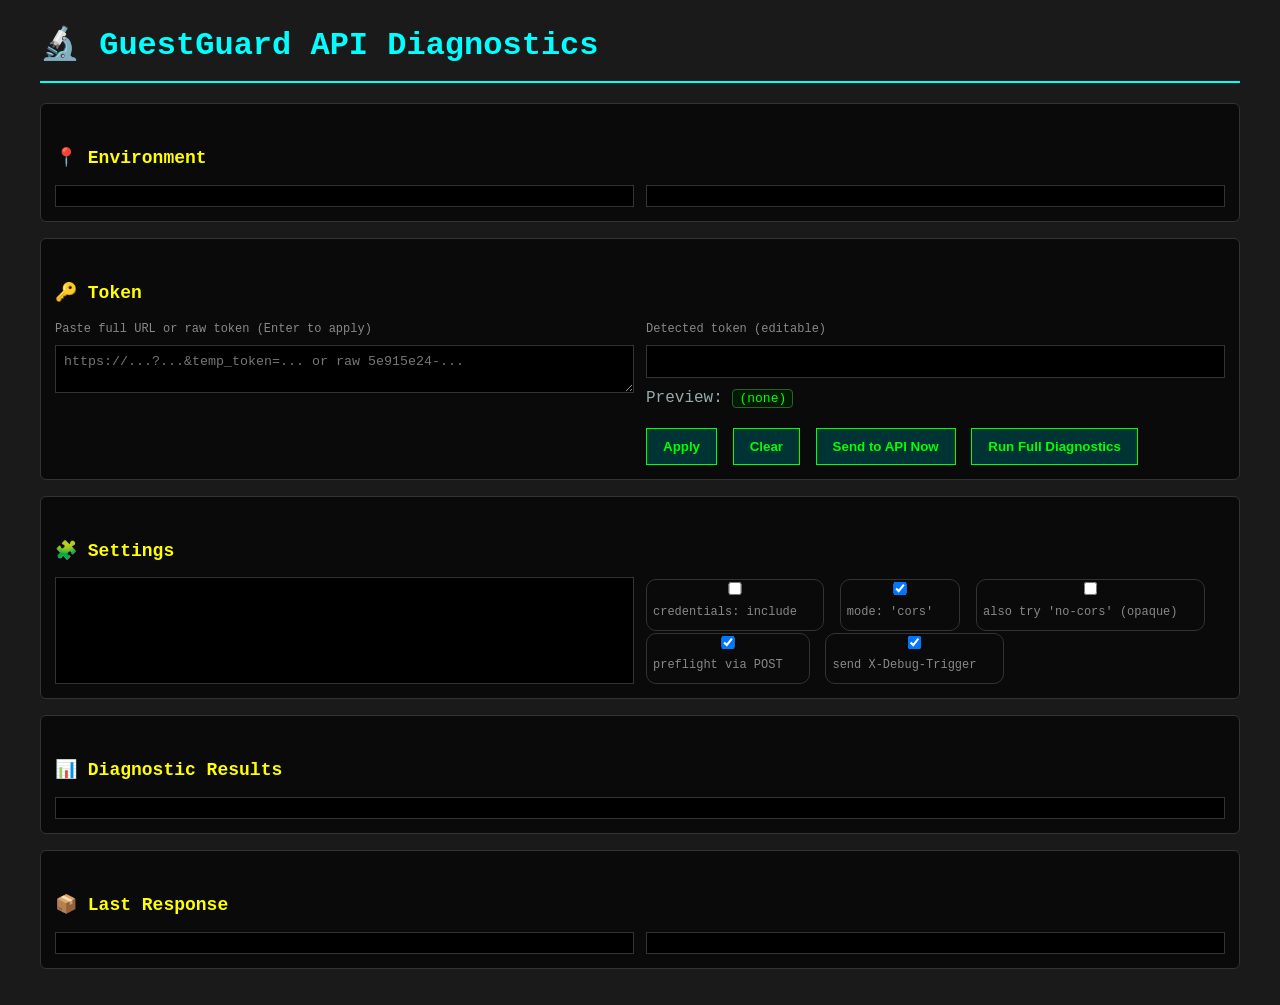
==== apitest.html @ e4422487 "apitesting" ====
<!DOCTYPE html>
<html lang="en">
<head>
  <meta charset="utf-8" />
  <title>GuestGuard API Diagnostics</title>
  <meta name="viewport" content="width=device-width, initial-scale=1" />
  <style>
    *{box-sizing:border-box;margin:0;padding:0}
    body{font-family:'Courier New',monospace;background:#1a1a1a;color:#00ff00;padding:20px;line-height:1.6}
    .container{max-width:1200px;margin:0 auto}
    h1{color:#00ffff;margin-bottom:20px;border-bottom:2px solid #00ffff;padding-bottom:10px}
    h2{color:#ffff00;margin:26px 0 12px;font-size:18px}
    .section{background:#0a0a0a;border:1px solid #333;border-radius:6px;padding:14px;margin-bottom:16px}
    .row{display:flex;flex-wrap:wrap;gap:12px}
    .col{flex:1 1 320px}
    .result{background:#000;border:1px solid #333;padding:10px;white-space:pre-wrap;word-break:break-word;max-height:420px;overflow:auto;font-size:11px}
    .muted{color:#9aa}
    .info{color:#0ff}
    .warn{color:#ff0}
    .err{color:#f66}
    .ok{color:#9f9}
    label{display:block;color:#888;font-size:12px;margin-bottom:6px}
    input,textarea{width:100%;background:#000;border:1px solid #333;color:#0f0;padding:8px;font-family:'Courier New',monospace}
    button{background:#033;border:1px solid #0f0;color:#0f0;padding:10px 16px;margin:6px 6px 0 0;cursor:pointer;font-weight:bold}
    button:hover{background:#044}
    code.badge{background:#001b00;border:1px solid #335c33;border-radius:4px;padding:1px 6px}
    .kbd{background:#222;border:1px solid #555;border-radius:4px;padding:1px 4px}
    .chip{display:inline-block;border:1px solid #333;padding:2px 6px;border-radius:10px;margin:2px 6px 0 0}
  </style>
</head>
<body>
  <div class="container">
    <h1>🔬 GuestGuard API Diagnostics</h1>

    <div class="section">
      <h2>📍 Environment</h2>
      <div class="row">
        <div class="col result" id="envBox"></div>
        <div class="col result" id="hintsBox"></div>
      </div>
    </div>

    <div class="section">
      <h2>🔑 Token</h2>
      <div class="row">
        <div class="col">
          <label>Paste full URL or raw token (Enter to apply)</label>
          <textarea id="tokenInput" placeholder="https://...?...&temp_token=... or raw 5e915e24-..."></textarea>
        </div>
        <div class="col">
          <label>Detected token (editable)</label>
          <input id="tokenField" />
          <div style="margin-top:8px">
            <span class="muted">Preview:</span> <code id="tokenPreview" class="badge">(none)</code>
          </div>
          <div style="margin-top:10px">
            <button id="applyBtn">Apply</button>
            <button id="clearBtn">Clear</button>
            <button id="sendBtn">Send to API Now</button>
            <button id="fullDiagBtn">Run Full Diagnostics</button>
          </div>
        </div>
      </div>
    </div>

    <div class="section">
      <h2>🧩 Settings</h2>
      <div class="row">
        <div class="col result" id="settingsBox"></div>
        <div class="col">
          <div class="chip"><label><input type="checkbox" id="useCreds"> credentials: include</label></div>
          <div class="chip"><label><input type="checkbox" id="forceCors" checked> mode: 'cors'</label></div>
          <div class="chip"><label><input type="checkbox" id="alsoNoCors"> also try 'no-cors' (opaque)</label></div>
          <div class="chip"><label><input type="checkbox" id="preflightPost" checked> preflight via POST</label></div>
          <div class="chip"><label><input type="checkbox" id="preflightHeader" checked> send X-Debug-Trigger</label></div>
        </div>
      </div>
    </div>

    <div class="section">
      <h2>📊 Diagnostic Results</h2>
      <div class="result" id="log"></div>
    </div>

    <div class="section">
      <h2>📦 Last Response</h2>
      <div class="row">
        <div class="col">
          <div class="result" id="respHeaders"></div>
        </div>
        <div class="col">
          <div class="result" id="respBody"></div>
        </div>
      </div>
    </div>
  </div>

<script>
  // ====== Config ======
  const API_BASE = 'https://guestguard-platform.vercel.app';
  const TOKEN_ENDPOINT = `${API_BASE}/api/training-auth`;
  const SUPABASE_URL = 'https://wdjxrewqsltxfntccpda.supabase.co';
  const SUPABASE_KEY = 'eyJhbGciOiJIUzI1NiIsInR5cCI6IkpXVCJ9.eyJpc3MiOiJzdXBhYmFzZSIsInJlZiI6IndkanhyZXdxc2x0eGZudGNjcGRhIiwicm9sZSI6ImFub24iLCJpYXQiOjE3MzUzMzc4MjMsImV4cCI6MjA1MDkxMzgyM30.iCuZFMf7rRRwsZGSFx95DxUB9YT0fFGg3gQvVVJKJJw`;

  // ====== Elements ======
  const $ = (id)=>document.getElementById(id);
  const logBox = $('log');

  // ====== Helpers ======
  function log(msg, cls='info'){
    const ts = new Date().toLocaleTimeString();
    logBox.innerHTML += `[${ts}] ${msg}\n`;
    logBox.scrollTop = logBox.scrollHeight;
  }
  function escapeHTML(s){ return String(s).replace(/[&<>"']/g, m=>({ '&':'&amp;','<':'&lt;','>':'&gt;','"':'&quot;',"'":'&#39;' }[m])); }
  function dumpHeaders(h){ const o={}; try{ for(const [k,v] of h.entries()) o[k]=v; }catch(_){ } return o; }
  function short(tok){ return tok ? (tok.length>16 ? `${tok.slice(0,8)}...${tok.slice(-8)}` : tok) : '(none)'; }
  function setPreview(tok){ $('tokenPreview').textContent = short(tok); }
  function setResponse(titleHeaders, headers, titleBody, bodyObj){
    $('respHeaders').innerHTML = `${escapeHTML(titleHeaders)}\n\n${escapeHTML(JSON.stringify(headers, null, 2))}`;
    $('respBody').innerHTML = `${escapeHTML(titleBody)}\n\n${escapeHTML(JSON.stringify(bodyObj, null, 2))}`;
  }
  function pickTokenFromString(s){
    if(!s) return null;
    try{
      const u = new URL(s, location.href);
      const q = u.searchParams.get('temp_token');
      if(q) return q.trim();
      if(u.hash){
        const hp = new URLSearchParams(u.hash.replace(/^#/, ''));
        const ht = hp.get('temp_token');
        if(ht) return ht.trim();
      }
    }catch(_){}
    const m = String(s).match(/temp_token\s*=\s*([A-Za-z0-9._\-]+)/);
    if(m) return m[1].trim();
    const raw = String(s).trim();
    return raw.length >= 24 ? raw : null;
  }

  function currentFetchOpts(){
    const opts = { cache:'no-store', redirect:'follow' };
    if($('useCreds').checked) opts.credentials = 'include';
    if($('forceCors').checked) opts.mode = 'cors';
    return opts;
  }

  function showSettings(){
    const lines = [
      `API_BASE: ${API_BASE}`,
      `TOKEN_ENDPOINT: ${TOKEN_ENDPOINT}`,
      `mode: ${$('forceCors').checked ? 'cors' : '(browser default)'}`,
      `credentials: ${$('useCreds').checked ? 'include' : 'omit'}`,
      `extra preflight header: ${$('preflightHeader').checked ? 'yes' : 'no'}`,
      `preflight via POST: ${$('preflightPost').checked ? 'yes' : 'no'}`,
      `also try no-cors: ${$('alsoNoCors').checked ? 'yes' : 'no'}`
    ].join('\n');
    $('settingsBox').textContent = lines;
  }

  // ====== Tests ======
  async function testBasic(){
    try{
      log('📡 GET / (basic connectivity)…');
      const t0 = performance.now();
      const resp = await fetch(API_BASE, { ...currentFetchOpts(), method:'GET', headers:{'Accept':'application/json'} });
      const dt = (performance.now()-t0).toFixed(0);
      log(`Status: ${resp.status} ${resp.statusText} in ${dt}ms`);
      const hdrs = dumpHeaders(resp.headers);
      setResponse('Basic Connectivity — Response Headers', hdrs, 'Basic Connectivity — Body (best effort)', {});
      try{
        const ct = resp.headers.get('content-type') || '';
        if(ct.includes('json')) setResponse('Basic Connectivity — Response Headers', hdrs, 'Basic Connectivity — JSON', await resp.json());
        else setResponse('Basic Connectivity — Response Headers', hdrs, 'Basic Connectivity — Text', { body: (await resp.text()).slice(0,1500) });
      }catch(_){}
      const acao = resp.headers.get('access-control-allow-origin');
      log(`ACAO: ${acao ? acao : '(absent)'}`);
    }catch(e){
      log(`❌ Basic GET error: ${e.name}: ${e.message}`);
    }
  }

  async function testOptions(){
    try{
      log('🧪 Preflight (OPTIONS /api/training-auth)…');
      const headers = {
        'Origin': location.origin,
        'Access-Control-Request-Method': 'GET',
        'Access-Control-Request-Headers': 'content-type,x-debug-trigger'
      };
      const t0 = performance.now();
      const resp = await fetch(TOKEN_ENDPOINT, { ...currentFetchOpts(), method:'OPTIONS', headers });
      const dt = (performance.now()-t0).toFixed(0);
      log(`OPTIONS status: ${resp.status} ${resp.statusText} in ${dt}ms`);
      const hdrs = dumpHeaders(resp.headers);
      setResponse('OPTIONS — Response Headers', hdrs, 'OPTIONS — Body', {});
      log(`ACAO: ${resp.headers.get('access-control-allow-origin') || '(absent)'}`);
      log(`ACAM: ${resp.headers.get('access-control-allow-methods') || '(absent)'}`);
      log(`ACAH: ${resp.headers.get('access-control-allow-headers') || '(absent)'}`);
    }catch(e){
      log(`❌ OPTIONS error: ${e.name}: ${e.message}`);
    }
  }

  async function testRealPreflight(){
    try{
      const method = $('preflightPost').checked ? 'POST' : 'GET';
      const hdrs = { 'Accept':'application/json','Content-Type':'application/json' };
      if($('preflightHeader').checked) hdrs['X-Debug-Trigger'] = '1';
      log(`🧪 Real preflight trigger: ${method} with ${$('preflightHeader').checked ? 'custom header' : 'no custom header'}…`);
      const resp = await fetch(TOKEN_ENDPOINT, { ...currentFetchOpts(), method, headers: hdrs, body: method==='POST' ? JSON.stringify({ ping:'diagnostics' }) : undefined });
      log(`Trigger response: ${resp.status} ${resp.statusText}`);
      setResponse('Real Preflight — Response Headers', dumpHeaders(resp.headers), 'Real Preflight — Body', await safeBody(resp));
    }catch(e){
      log(`❌ Real preflight error: ${e.name}: ${e.message}`);
    }
  }

  async function safeBody(resp){
    try{
      const ct = resp.headers.get('content-type') || '';
      if(ct.includes('json')) return await resp.json();
      return { text: (await resp.text()).slice(0,4000) };
    }catch(_){ return { note:'no body' }; }
  }

  async function sendTokenNow(token){
    if(!token){ log('❌ No token to send.', 'err'); return; }
    const url = `${TOKEN_ENDPOINT}?temp_token=${encodeURIComponent(token)}`;
    try{
      log(`🔑 GET ${url}`);
      const resp = await fetch(url, { ...currentFetchOpts(), method:'GET', headers:{'Accept':'application/json','Content-Type':'application/json'} });
      log(`Response: ${resp.status} ${resp.statusText}`);
      const hdrs = dumpHeaders(resp.headers);
      const body = await safeBody(resp);
      setResponse('Token Exchange — Response Headers', hdrs, 'Token Exchange — Body', body);

      // Quick JWT peek if access_token looks like JWT
      if(body && typeof body==='object' && typeof body.access_token==='string' && body.access_token.split('.').length===3){
        try{
          const [h,p] = body.access_token.split('.');
          const hdr = JSON.parse(atob(h.replace(/-/g,'+').replace(/_/g,'/')));
          const pay = JSON.parse(atob(p.replace(/-/g,'+').replace(/_/g,'/')));
          $('respBody').innerHTML += `\n\nJWT Peek (header/payload):\n${escapeHTML(JSON.stringify({header:hdr,payload:pay}, null, 2))}`;
        }catch(_){}
      }
    }catch(e){
      log(`❌ Token exchange fetch error: ${e.name}: ${e.message}`);
      if(e.message === 'Failed to fetch') log('This typically means CORS rejection, DNS/TLS mismatch, or network block.');
    }
  }

  async function fullDiagnostics(token){
    logBox.textContent = ''; // clear
    showSettings();
    await testBasic();
    await testOptions();
    await testRealPreflight();
    await sendTokenNow(token);
    log('✅ Diagnostics complete.');
  }

  // ====== UI Init ======
  (function init(){
    // Environment boxes
    $('envBox').textContent = [
      `Origin: ${location.origin}`,
      `URL: ${location.href}`,
      `Protocol: ${location.protocol}`,
      `Referrer: ${document.referrer || '(none)'}`,
      `User-Agent: ${navigator.userAgent}`,
      `API Base: ${API_BASE}`,
      `Token Endpoint: ${TOKEN_ENDPOINT}`
    ].join('\n');

    $('hintsBox').textContent = [
      `• This page auto-detects ?temp_token= or #temp_token=.`,
      `• Use "Send to API Now" to only test the exchange.`,
      `• Use "Run Full Diagnostics" for OPTIONS + headers matrix.`,
      `• Toggle settings to simulate preflight conditions.`,
      `• If you see "TypeError: Failed to fetch", the browser likely blocked the request preflight (CORS).`
    ].join('\n');

    // Detect token from URL or hash, set fields, and auto-send
    const detected = pickTokenFromString(location.href) || pickTokenFromString(location.hash);
    $('tokenInput').value = detected || '';
    $('tokenField').value = detected || '';
    setPreview(detected);

    // Auto-send to API immediately if token present
    if(detected){
      // fire token-only request as requested
      sendTokenNow(detected);
    }

    // Wire controls
    $('applyBtn').addEventListener('click', ()=>{
      const cand = $('tokenInput').value.trim();
      const tok = pickTokenFromString(cand);
      $('tokenField').value = tok || '';
      setPreview(tok);
    });

    $('clearBtn').addEventListener('click', ()=>{
      $('tokenInput').value = '';
      $('tokenField').value = '';
      setPreview('');
    });

    $('tokenInput').addEventListener('keydown', (e)=>{
      if(e.key === 'Enter'){ e.preventDefault(); $('applyBtn').click(); }
    });

    $('tokenField').addEventListener('input', ()=>{
      setPreview($('tokenField').value.trim());
    });

    $('sendBtn').addEventListener('click', ()=>{
      sendTokenNow($('tokenField').value.trim());
    });

    $('fullDiagBtn').addEventListener('click', ()=>{
      fullDiagnostics($('tokenField').value.trim());
    });

    // Settings update on change
    ['useCreds','forceCors','alsoNoCors','preflightPost','preflightHeader'].forEach(id=>{
      $(id).addEventListener('change', showSettings);
    });
    showSettings();
  })();
</script>
</body>
</html>
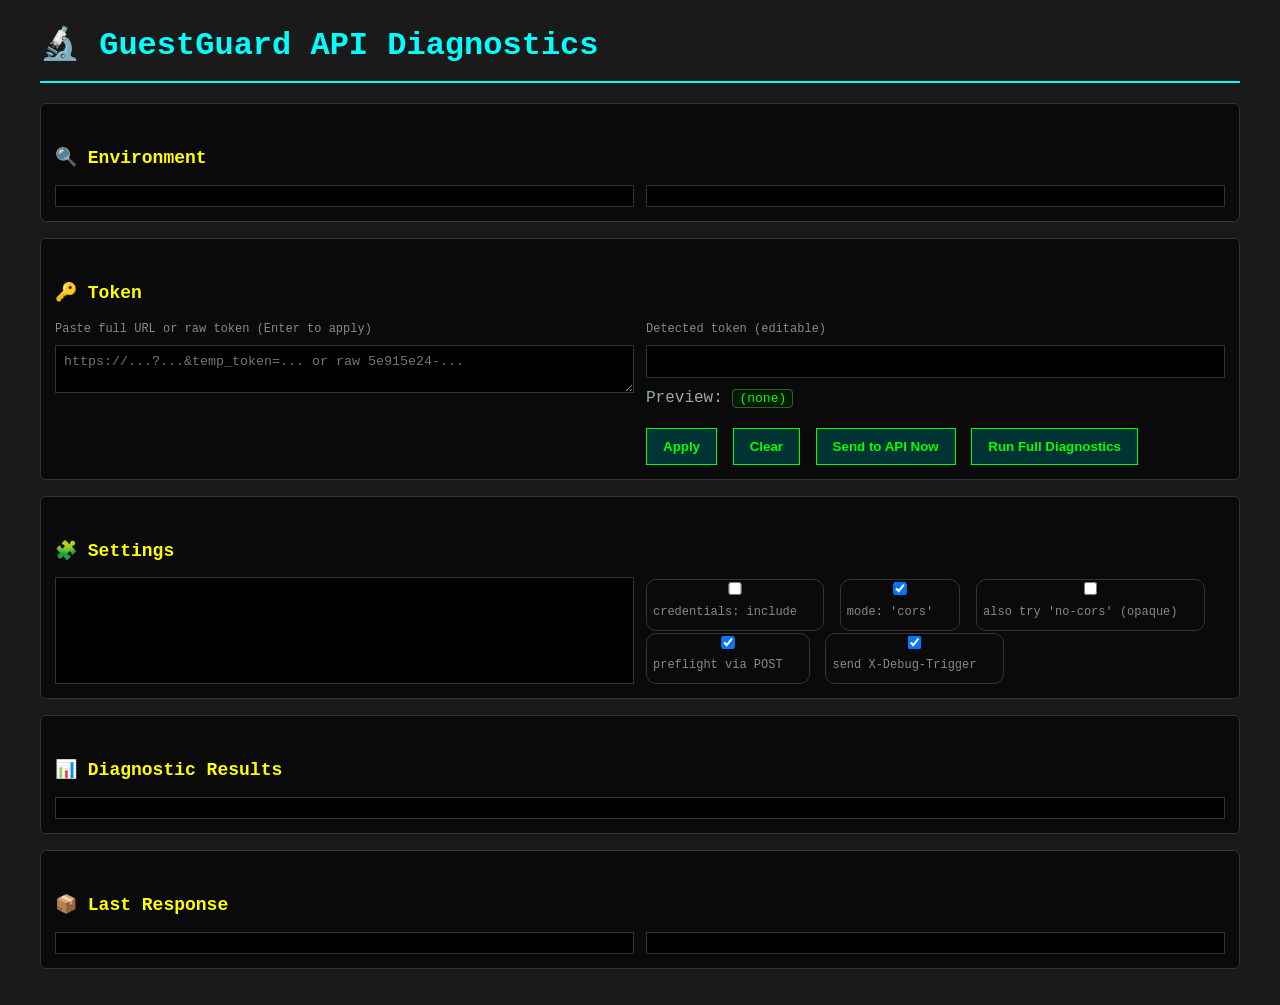
==== commit a6686531: "api test" ====
--- a/apitest.html
+++ b/apitest.html
@@ -33,7 +33,7 @@
     <h1>🔬 GuestGuard API Diagnostics</h1>
 
     <div class="section">
-      <h2>📍 Environment</h2>
+      <h2>🔍 Environment</h2>
       <div class="row">
         <div class="col result" id="envBox"></div>
         <div class="col result" id="hintsBox"></div>
@@ -167,11 +167,11 @@
       const dt = (performance.now()-t0).toFixed(0);
       log(`Status: ${resp.status} ${resp.statusText} in ${dt}ms`);
       const hdrs = dumpHeaders(resp.headers);
-      setResponse('Basic Connectivity — Response Headers', hdrs, 'Basic Connectivity — Body (best effort)', {});
+      setResponse('Basic Connectivity – Response Headers', hdrs, 'Basic Connectivity – Body (best effort)', {});
       try{
         const ct = resp.headers.get('content-type') || '';
-        if(ct.includes('json')) setResponse('Basic Connectivity — Response Headers', hdrs, 'Basic Connectivity — JSON', await resp.json());
-        else setResponse('Basic Connectivity — Response Headers', hdrs, 'Basic Connectivity — Text', { body: (await resp.text()).slice(0,1500) });
+        if(ct.includes('json')) setResponse('Basic Connectivity – Response Headers', hdrs, 'Basic Connectivity – JSON', await resp.json());
+        else setResponse('Basic Connectivity – Response Headers', hdrs, 'Basic Connectivity – Text', { body: (await resp.text()).slice(0,1500) });
       }catch(_){}
       const acao = resp.headers.get('access-control-allow-origin');
       log(`ACAO: ${acao ? acao : '(absent)'}`);
@@ -193,7 +193,7 @@
       const dt = (performance.now()-t0).toFixed(0);
       log(`OPTIONS status: ${resp.status} ${resp.statusText} in ${dt}ms`);
       const hdrs = dumpHeaders(resp.headers);
-      setResponse('OPTIONS — Response Headers', hdrs, 'OPTIONS — Body', {});
+      setResponse('OPTIONS – Response Headers', hdrs, 'OPTIONS – Body', {});
       log(`ACAO: ${resp.headers.get('access-control-allow-origin') || '(absent)'}`);
       log(`ACAM: ${resp.headers.get('access-control-allow-methods') || '(absent)'}`);
       log(`ACAH: ${resp.headers.get('access-control-allow-headers') || '(absent)'}`);
@@ -210,7 +210,7 @@
       log(`🧪 Real preflight trigger: ${method} with ${$('preflightHeader').checked ? 'custom header' : 'no custom header'}…`);
       const resp = await fetch(TOKEN_ENDPOINT, { ...currentFetchOpts(), method, headers: hdrs, body: method==='POST' ? JSON.stringify({ ping:'diagnostics' }) : undefined });
       log(`Trigger response: ${resp.status} ${resp.statusText}`);
-      setResponse('Real Preflight — Response Headers', dumpHeaders(resp.headers), 'Real Preflight — Body', await safeBody(resp));
+      setResponse('Real Preflight – Response Headers', dumpHeaders(resp.headers), 'Real Preflight – Body', await safeBody(resp));
     }catch(e){
       log(`❌ Real preflight error: ${e.name}: ${e.message}`);
     }
@@ -233,7 +233,7 @@
       log(`Response: ${resp.status} ${resp.statusText}`);
       const hdrs = dumpHeaders(resp.headers);
       const body = await safeBody(resp);
-      setResponse('Token Exchange — Response Headers', hdrs, 'Token Exchange — Body', body);
+      setResponse('Token Exchange – Response Headers', hdrs, 'Token Exchange – Body', body);
 
       // Quick JWT peek if access_token looks like JWT
       if(body && typeof body==='object' && typeof body.access_token==='string' && body.access_token.split('.').length===3){
@@ -331,4 +331,4 @@
   })();
 </script>
 </body>
-</html>
+</html>
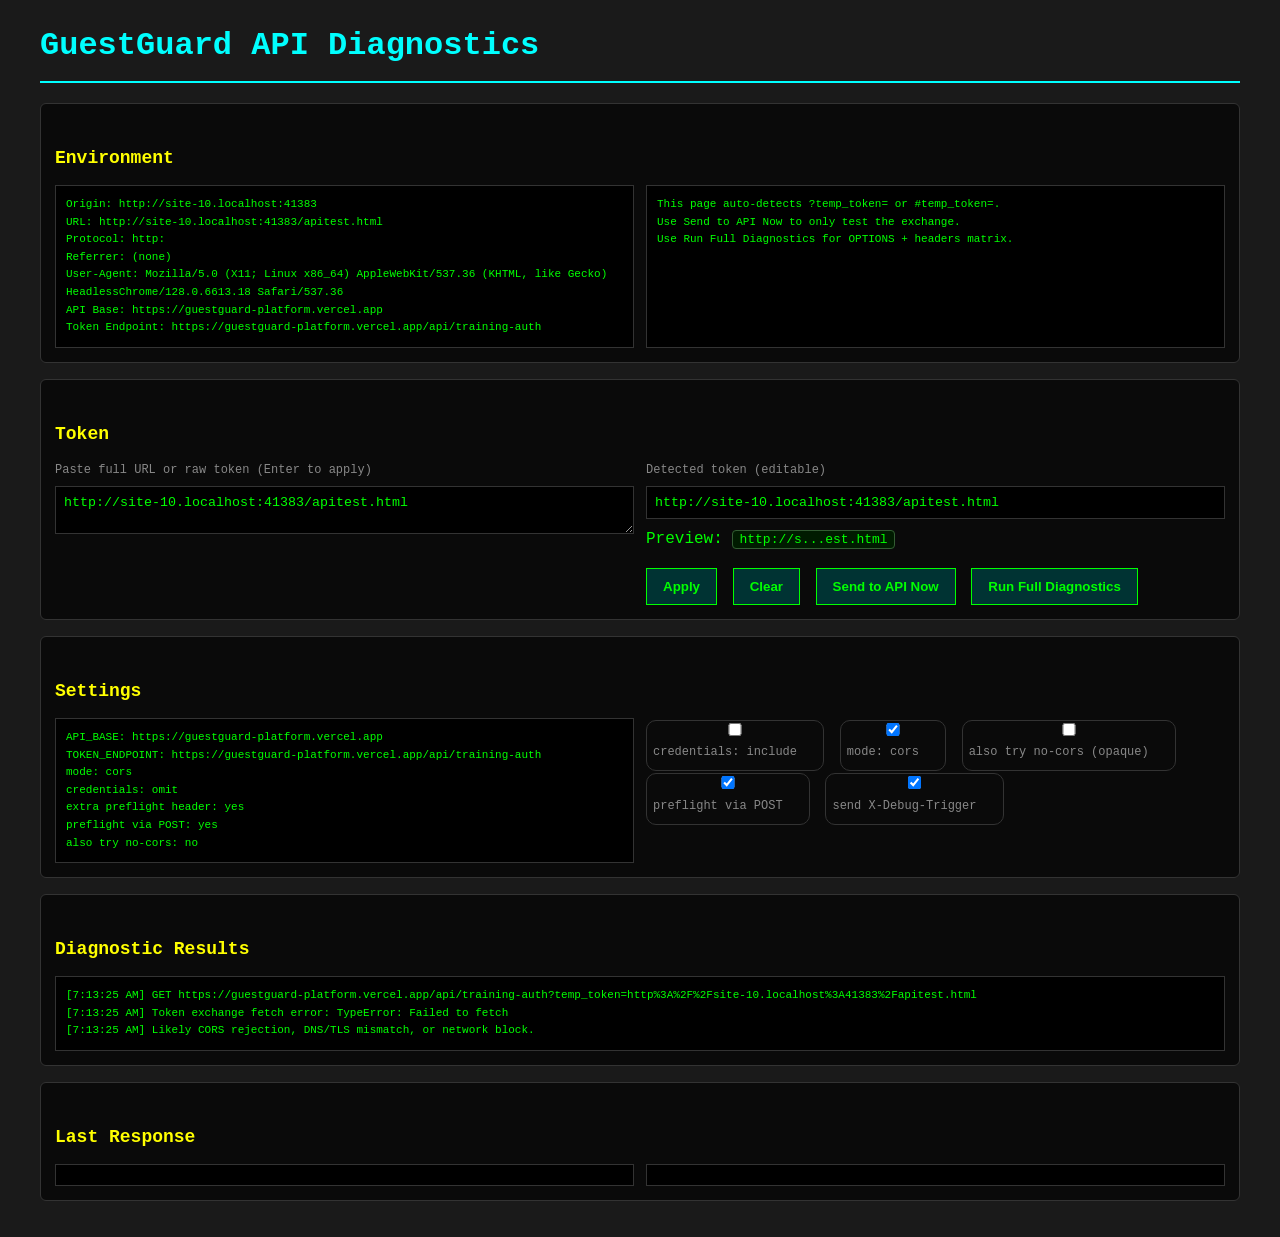
==== commit 2722e6d6: "Update apitest.html" ====
--- a/apitest.html
+++ b/apitest.html
@@ -1,12 +1,12 @@
 <!DOCTYPE html>
 <html lang="en">
 <head>
-  <meta charset="utf-8" />
+  <meta charset="utf-8">
   <title>GuestGuard API Diagnostics</title>
-  <meta name="viewport" content="width=device-width, initial-scale=1" />
+  <meta name="viewport" content="width=device-width, initial-scale=1">
   <style>
     *{box-sizing:border-box;margin:0;padding:0}
-    body{font-family:'Courier New',monospace;background:#1a1a1a;color:#00ff00;padding:20px;line-height:1.6}
+    body{font-family:Courier New,monospace;background:#1a1a1a;color:#00ff00;padding:20px;line-height:1.6}
     .container{max-width:1200px;margin:0 auto}
     h1{color:#00ffff;margin-bottom:20px;border-bottom:2px solid #00ffff;padding-bottom:10px}
     h2{color:#ffff00;margin:26px 0 12px;font-size:18px}
@@ -14,26 +14,20 @@
     .row{display:flex;flex-wrap:wrap;gap:12px}
     .col{flex:1 1 320px}
     .result{background:#000;border:1px solid #333;padding:10px;white-space:pre-wrap;word-break:break-word;max-height:420px;overflow:auto;font-size:11px}
-    .muted{color:#9aa}
-    .info{color:#0ff}
-    .warn{color:#ff0}
-    .err{color:#f66}
-    .ok{color:#9f9}
     label{display:block;color:#888;font-size:12px;margin-bottom:6px}
-    input,textarea{width:100%;background:#000;border:1px solid #333;color:#0f0;padding:8px;font-family:'Courier New',monospace}
+    input,textarea{width:100%;background:#000;border:1px solid #333;color:#0f0;padding:8px;font-family:Courier New,monospace}
     button{background:#033;border:1px solid #0f0;color:#0f0;padding:10px 16px;margin:6px 6px 0 0;cursor:pointer;font-weight:bold}
     button:hover{background:#044}
     code.badge{background:#001b00;border:1px solid #335c33;border-radius:4px;padding:1px 6px}
-    .kbd{background:#222;border:1px solid #555;border-radius:4px;padding:1px 4px}
     .chip{display:inline-block;border:1px solid #333;padding:2px 6px;border-radius:10px;margin:2px 6px 0 0}
   </style>
 </head>
 <body>
   <div class="container">
-    <h1>🔬 GuestGuard API Diagnostics</h1>
-
-    <div class="section">
-      <h2>🔍 Environment</h2>
+    <h1>GuestGuard API Diagnostics</h1>
+
+    <div class="section">
+      <h2>Environment</h2>
       <div class="row">
         <div class="col result" id="envBox"></div>
         <div class="col result" id="hintsBox"></div>
@@ -41,7 +35,7 @@
     </div>
 
     <div class="section">
-      <h2>🔑 Token</h2>
+      <h2>Token</h2>
       <div class="row">
         <div class="col">
           <label>Paste full URL or raw token (Enter to apply)</label>
@@ -49,9 +43,9 @@
         </div>
         <div class="col">
           <label>Detected token (editable)</label>
-          <input id="tokenField" />
+          <input id="tokenField">
           <div style="margin-top:8px">
-            <span class="muted">Preview:</span> <code id="tokenPreview" class="badge">(none)</code>
+            <span>Preview:</span> <code id="tokenPreview" class="badge">(none)</code>
           </div>
           <div style="margin-top:10px">
             <button id="applyBtn">Apply</button>
@@ -64,13 +58,13 @@
     </div>
 
     <div class="section">
-      <h2>🧩 Settings</h2>
+      <h2>Settings</h2>
       <div class="row">
         <div class="col result" id="settingsBox"></div>
         <div class="col">
           <div class="chip"><label><input type="checkbox" id="useCreds"> credentials: include</label></div>
-          <div class="chip"><label><input type="checkbox" id="forceCors" checked> mode: 'cors'</label></div>
-          <div class="chip"><label><input type="checkbox" id="alsoNoCors"> also try 'no-cors' (opaque)</label></div>
+          <div class="chip"><label><input type="checkbox" id="forceCors" checked> mode: cors</label></div>
+          <div class="chip"><label><input type="checkbox" id="alsoNoCors"> also try no-cors (opaque)</label></div>
           <div class="chip"><label><input type="checkbox" id="preflightPost" checked> preflight via POST</label></div>
           <div class="chip"><label><input type="checkbox" id="preflightHeader" checked> send X-Debug-Trigger</label></div>
         </div>
@@ -78,257 +72,144 @@
     </div>
 
     <div class="section">
-      <h2>📊 Diagnostic Results</h2>
+      <h2>Diagnostic Results</h2>
       <div class="result" id="log"></div>
     </div>
 
     <div class="section">
-      <h2>📦 Last Response</h2>
-      <div class="row">
-        <div class="col">
-          <div class="result" id="respHeaders"></div>
-        </div>
-        <div class="col">
-          <div class="result" id="respBody"></div>
-        </div>
+      <h2>Last Response</h2>
+      <div class="row">
+        <div class="col"><div class="result" id="respHeaders"></div></div>
+        <div class="col"><div class="result" id="respBody"></div></div>
       </div>
     </div>
   </div>
 
 <script>
-  // ====== Config ======
-  const API_BASE = 'https://guestguard-platform.vercel.app';
-  const TOKEN_ENDPOINT = `${API_BASE}/api/training-auth`;
-  const SUPABASE_URL = 'https://wdjxrewqsltxfntccpda.supabase.co';
-  const SUPABASE_KEY = 'eyJhbGciOiJIUzI1NiIsInR5cCI6IkpXVCJ9.eyJpc3MiOiJzdXBhYmFzZSIsInJlZiI6IndkanhyZXdxc2x0eGZudGNjcGRhIiwicm9sZSI6ImFub24iLCJpYXQiOjE3MzUzMzc4MjMsImV4cCI6MjA1MDkxMzgyM30.iCuZFMf7rRRwsZGSFx95DxUB9YT0fFGg3gQvVVJKJJw`;
-
-  // ====== Elements ======
-  const $ = (id)=>document.getElementById(id);
-  const logBox = $('log');
-
-  // ====== Helpers ======
-  function log(msg, cls='info'){
-    const ts = new Date().toLocaleTimeString();
-    logBox.innerHTML += `[${ts}] ${msg}\n`;
-    logBox.scrollTop = logBox.scrollHeight;
-  }
-  function escapeHTML(s){ return String(s).replace(/[&<>"']/g, m=>({ '&':'&amp;','<':'&lt;','>':'&gt;','"':'&quot;',"'":'&#39;' }[m])); }
-  function dumpHeaders(h){ const o={}; try{ for(const [k,v] of h.entries()) o[k]=v; }catch(_){ } return o; }
-  function short(tok){ return tok ? (tok.length>16 ? `${tok.slice(0,8)}...${tok.slice(-8)}` : tok) : '(none)'; }
-  function setPreview(tok){ $('tokenPreview').textContent = short(tok); }
-  function setResponse(titleHeaders, headers, titleBody, bodyObj){
-    $('respHeaders').innerHTML = `${escapeHTML(titleHeaders)}\n\n${escapeHTML(JSON.stringify(headers, null, 2))}`;
-    $('respBody').innerHTML = `${escapeHTML(titleBody)}\n\n${escapeHTML(JSON.stringify(bodyObj, null, 2))}`;
-  }
+  // Config
+  var API_BASE = 'https://guestguard-platform.vercel.app';
+  var TOKEN_ENDPOINT = API_BASE + '/api/training-auth';
+
+  // Utilities
+  function $(id){return document.getElementById(id);}
+  function log(msg){ var ts=new Date().toLocaleTimeString(); $('log').textContent+='['+ts+'] '+msg+'\n'; $('log').scrollTop=$('log').scrollHeight; }
+  function dumpHeaders(h){ var o={}; try{ var it=h.entries(); for(var p=it.next(); !p.done; p=it.next()){ o[p.value[0]]=p.value[1]; } }catch(e){} return o; }
+  function short(tok){ return tok ? (tok.length>16 ? tok.slice(0,8)+'...'+tok.slice(-8) : tok) : '(none)'; }
+  function setPreview(tok){ $('tokenPreview').textContent=short(tok); }
   function pickTokenFromString(s){
     if(!s) return null;
     try{
-      const u = new URL(s, location.href);
-      const q = u.searchParams.get('temp_token');
-      if(q) return q.trim();
-      if(u.hash){
-        const hp = new URLSearchParams(u.hash.replace(/^#/, ''));
-        const ht = hp.get('temp_token');
-        if(ht) return ht.trim();
-      }
-    }catch(_){}
-    const m = String(s).match(/temp_token\s*=\s*([A-Za-z0-9._\-]+)/);
-    if(m) return m[1].trim();
-    const raw = String(s).trim();
-    return raw.length >= 24 ? raw : null;
-  }
-
-  function currentFetchOpts(){
-    const opts = { cache:'no-store', redirect:'follow' };
-    if($('useCreds').checked) opts.credentials = 'include';
-    if($('forceCors').checked) opts.mode = 'cors';
-    return opts;
-  }
-
+      var u = new URL(s, location.href);
+      var q = u.searchParams.get('temp_token'); if(q) return q.trim();
+      if(u.hash){ var hp=new URLSearchParams(u.hash.replace(/^#/,'')); var ht=hp.get('temp_token'); if(ht) return ht.trim(); }
+    }catch(e){}
+    var m = String(s).match(/temp_token\s*=\s*([A-Za-z0-9._\-]+)/); if(m) return m[1].trim();
+    var raw = String(s).trim(); return raw.length>=24 ? raw : null;
+  }
+  function currentFetchOpts(){ var o={cache:'no-store',redirect:'follow'}; if($('useCreds').checked) o.credentials='include'; if($('forceCors').checked) o.mode='cors'; return o; }
   function showSettings(){
-    const lines = [
-      `API_BASE: ${API_BASE}`,
-      `TOKEN_ENDPOINT: ${TOKEN_ENDPOINT}`,
-      `mode: ${$('forceCors').checked ? 'cors' : '(browser default)'}`,
-      `credentials: ${$('useCreds').checked ? 'include' : 'omit'}`,
-      `extra preflight header: ${$('preflightHeader').checked ? 'yes' : 'no'}`,
-      `preflight via POST: ${$('preflightPost').checked ? 'yes' : 'no'}`,
-      `also try no-cors: ${$('alsoNoCors').checked ? 'yes' : 'no'}`
+    var lines=[]; lines.push('API_BASE: '+API_BASE); lines.push('TOKEN_ENDPOINT: '+TOKEN_ENDPOINT);
+    lines.push('mode: '+($('forceCors').checked?'cors':'(browser default)'));
+    lines.push('credentials: '+($('useCreds').checked?'include':'omit'));
+    lines.push('extra preflight header: '+($('preflightHeader').checked?'yes':'no'));
+    lines.push('preflight via POST: '+($('preflightPost').checked?'yes':'no'));
+    lines.push('also try no-cors: '+($('alsoNoCors').checked?'yes':'no'));
+    $('settingsBox').textContent = lines.join('\n');
+  }
+  function setResponse(hTitle,h,bTitle,b){ $('respHeaders').textContent=hTitle+'\n\n'+JSON.stringify(h,null,2); $('respBody').textContent=bTitle+'\n\n'+JSON.stringify(b,null,2); }
+  async function safeBody(resp){ try{ var ct=resp.headers.get('content-type')||''; if(ct.indexOf('json')>=0) return await resp.json(); return { text:(await resp.text()).slice(0,4000) }; }catch(e){ return { note:'no body' }; } }
+
+  // Tests
+  async function testBasic(){
+    try{
+      log('GET / (basic connectivity) ...');
+      var t0=performance.now();
+      var resp=await fetch(API_BASE, Object.assign({}, currentFetchOpts(), {method:'GET',headers:{'Accept':'application/json'}}));
+      var dt=(performance.now()-t0).toFixed(0);
+      log('Status: '+resp.status+' '+resp.statusText+' in '+dt+'ms');
+      var hdrs=dumpHeaders(resp.headers);
+      var ct=resp.headers.get('content-type')||'';
+      if(ct.indexOf('json')>=0){ setResponse('Basic Connectivity - Response Headers',hdrs,'Basic Connectivity - JSON',await resp.json()); }
+      else { setResponse('Basic Connectivity - Response Headers',hdrs,'Basic Connectivity - Text',{ body:(await resp.text()).slice(0,1500) }); }
+      var acao=resp.headers.get('access-control-allow-origin'); log('ACAO: '+(acao?acao:'(absent)'));
+    }catch(e){ log('Basic GET error: '+e.name+': '+e.message); }
+  }
+  async function testOptions(){
+    try{
+      log('Preflight (OPTIONS /api/training-auth) ...');
+      var headers={'Origin':location.origin,'Access-Control-Request-Method':'GET','Access-Control-Request-Headers':'content-type,x-debug-trigger'};
+      var t0=performance.now();
+      var resp=await fetch(TOKEN_ENDPOINT, Object.assign({}, currentFetchOpts(), {method:'OPTIONS',headers:headers}));
+      var dt=(performance.now()-t0).toFixed(0);
+      log('OPTIONS status: '+resp.status+' '+resp.statusText+' in '+dt+'ms');
+      var hdrs=dumpHeaders(resp.headers);
+      setResponse('OPTIONS - Response Headers',hdrs,'OPTIONS - Body',{});
+      log('ACAO: '+(resp.headers.get('access-control-allow-origin')||'(absent)'));
+      log('ACAM: '+(resp.headers.get('access-control-allow-methods')||'(absent)'));
+      log('ACAH: '+(resp.headers.get('access-control-allow-headers')||'(absent)'));
+    }catch(e){ log('OPTIONS error: '+e.name+': '+e.message); }
+  }
+  async function testRealPreflight(){
+    try{
+      var method=$('preflightPost').checked?'POST':'GET';
+      var hdrs={'Accept':'application/json','Content-Type':'application/json'}; if($('preflightHeader').checked) hdrs['X-Debug-Trigger']='1';
+      log('Real preflight trigger: '+method+' ...');
+      var resp=await fetch(TOKEN_ENDPOINT, Object.assign({}, currentFetchOpts(), {method:method,headers:hdrs,body:method==='POST'?JSON.stringify({ping:'diagnostics'}):undefined}));
+      log('Trigger response: '+resp.status+' '+resp.statusText);
+      setResponse('Real Preflight - Response Headers', dumpHeaders(resp.headers), 'Real Preflight - Body', await safeBody(resp));
+    }catch(e){ log('Real preflight error: '+e.name+': '+e.message); }
+  }
+  async function sendTokenNow(token){
+    if(!token){ log('No token to send.'); return; }
+    var url=TOKEN_ENDPOINT+'?temp_token='+encodeURIComponent(token);
+    try{
+      log('GET '+url);
+      var resp=await fetch(url, Object.assign({}, currentFetchOpts(), {method:'GET',headers:{'Accept':'application/json','Content-Type':'application/json'}}));
+      log('Response: '+resp.status+' '+resp.statusText);
+      setResponse('Token Exchange - Response Headers', dumpHeaders(resp.headers), 'Token Exchange - Body', await safeBody(resp));
+    }catch(e){ log('Token exchange fetch error: '+e.name+': '+e.message); if(e.message==='Failed to fetch') log('Likely CORS rejection, DNS/TLS mismatch, or network block.'); }
+  }
+  async function fullDiagnostics(token){
+    $('log').textContent=''; showSettings();
+    await testBasic(); await testOptions(); await testRealPreflight(); await sendTokenNow(token);
+    log('Diagnostics complete.');
+  }
+
+  // Init
+  (function init(){
+    $('envBox').textContent=[
+      'Origin: '+location.origin,
+      'URL: '+location.href,
+      'Protocol: '+location.protocol,
+      'Referrer: '+(document.referrer||'(none)'),
+      'User-Agent: '+navigator.userAgent,
+      'API Base: '+API_BASE,
+      'Token Endpoint: '+TOKEN_ENDPOINT
     ].join('\n');
-    $('settingsBox').textContent = lines;
-  }
-
-  // ====== Tests ======
-  async function testBasic(){
-    try{
-      log('📡 GET / (basic connectivity)…');
-      const t0 = performance.now();
-      const resp = await fetch(API_BASE, { ...currentFetchOpts(), method:'GET', headers:{'Accept':'application/json'} });
-      const dt = (performance.now()-t0).toFixed(0);
-      log(`Status: ${resp.status} ${resp.statusText} in ${dt}ms`);
-      const hdrs = dumpHeaders(resp.headers);
-      setResponse('Basic Connectivity – Response Headers', hdrs, 'Basic Connectivity – Body (best effort)', {});
-      try{
-        const ct = resp.headers.get('content-type') || '';
-        if(ct.includes('json')) setResponse('Basic Connectivity – Response Headers', hdrs, 'Basic Connectivity – JSON', await resp.json());
-        else setResponse('Basic Connectivity – Response Headers', hdrs, 'Basic Connectivity – Text', { body: (await resp.text()).slice(0,1500) });
-      }catch(_){}
-      const acao = resp.headers.get('access-control-allow-origin');
-      log(`ACAO: ${acao ? acao : '(absent)'}`);
-    }catch(e){
-      log(`❌ Basic GET error: ${e.name}: ${e.message}`);
-    }
-  }
-
-  async function testOptions(){
-    try{
-      log('🧪 Preflight (OPTIONS /api/training-auth)…');
-      const headers = {
-        'Origin': location.origin,
-        'Access-Control-Request-Method': 'GET',
-        'Access-Control-Request-Headers': 'content-type,x-debug-trigger'
-      };
-      const t0 = performance.now();
-      const resp = await fetch(TOKEN_ENDPOINT, { ...currentFetchOpts(), method:'OPTIONS', headers });
-      const dt = (performance.now()-t0).toFixed(0);
-      log(`OPTIONS status: ${resp.status} ${resp.statusText} in ${dt}ms`);
-      const hdrs = dumpHeaders(resp.headers);
-      setResponse('OPTIONS – Response Headers', hdrs, 'OPTIONS – Body', {});
-      log(`ACAO: ${resp.headers.get('access-control-allow-origin') || '(absent)'}`);
-      log(`ACAM: ${resp.headers.get('access-control-allow-methods') || '(absent)'}`);
-      log(`ACAH: ${resp.headers.get('access-control-allow-headers') || '(absent)'}`);
-    }catch(e){
-      log(`❌ OPTIONS error: ${e.name}: ${e.message}`);
-    }
-  }
-
-  async function testRealPreflight(){
-    try{
-      const method = $('preflightPost').checked ? 'POST' : 'GET';
-      const hdrs = { 'Accept':'application/json','Content-Type':'application/json' };
-      if($('preflightHeader').checked) hdrs['X-Debug-Trigger'] = '1';
-      log(`🧪 Real preflight trigger: ${method} with ${$('preflightHeader').checked ? 'custom header' : 'no custom header'}…`);
-      const resp = await fetch(TOKEN_ENDPOINT, { ...currentFetchOpts(), method, headers: hdrs, body: method==='POST' ? JSON.stringify({ ping:'diagnostics' }) : undefined });
-      log(`Trigger response: ${resp.status} ${resp.statusText}`);
-      setResponse('Real Preflight – Response Headers', dumpHeaders(resp.headers), 'Real Preflight – Body', await safeBody(resp));
-    }catch(e){
-      log(`❌ Real preflight error: ${e.name}: ${e.message}`);
-    }
-  }
-
-  async function safeBody(resp){
-    try{
-      const ct = resp.headers.get('content-type') || '';
-      if(ct.includes('json')) return await resp.json();
-      return { text: (await resp.text()).slice(0,4000) };
-    }catch(_){ return { note:'no body' }; }
-  }
-
-  async function sendTokenNow(token){
-    if(!token){ log('❌ No token to send.', 'err'); return; }
-    const url = `${TOKEN_ENDPOINT}?temp_token=${encodeURIComponent(token)}`;
-    try{
-      log(`🔑 GET ${url}`);
-      const resp = await fetch(url, { ...currentFetchOpts(), method:'GET', headers:{'Accept':'application/json','Content-Type':'application/json'} });
-      log(`Response: ${resp.status} ${resp.statusText}`);
-      const hdrs = dumpHeaders(resp.headers);
-      const body = await safeBody(resp);
-      setResponse('Token Exchange – Response Headers', hdrs, 'Token Exchange – Body', body);
-
-      // Quick JWT peek if access_token looks like JWT
-      if(body && typeof body==='object' && typeof body.access_token==='string' && body.access_token.split('.').length===3){
-        try{
-          const [h,p] = body.access_token.split('.');
-          const hdr = JSON.parse(atob(h.replace(/-/g,'+').replace(/_/g,'/')));
-          const pay = JSON.parse(atob(p.replace(/-/g,'+').replace(/_/g,'/')));
-          $('respBody').innerHTML += `\n\nJWT Peek (header/payload):\n${escapeHTML(JSON.stringify({header:hdr,payload:pay}, null, 2))}`;
-        }catch(_){}
-      }
-    }catch(e){
-      log(`❌ Token exchange fetch error: ${e.name}: ${e.message}`);
-      if(e.message === 'Failed to fetch') log('This typically means CORS rejection, DNS/TLS mismatch, or network block.');
-    }
-  }
-
-  async function fullDiagnostics(token){
-    logBox.textContent = ''; // clear
-    showSettings();
-    await testBasic();
-    await testOptions();
-    await testRealPreflight();
-    await sendTokenNow(token);
-    log('✅ Diagnostics complete.');
-  }
-
-  // ====== UI Init ======
-  (function init(){
-    // Environment boxes
-    $('envBox').textContent = [
-      `Origin: ${location.origin}`,
-      `URL: ${location.href}`,
-      `Protocol: ${location.protocol}`,
-      `Referrer: ${document.referrer || '(none)'}`,
-      `User-Agent: ${navigator.userAgent}`,
-      `API Base: ${API_BASE}`,
-      `Token Endpoint: ${TOKEN_ENDPOINT}`
+    $('hintsBox').textContent=[
+      'This page auto-detects ?temp_token= or #temp_token=.',
+      'Use Send to API Now to only test the exchange.',
+      'Use Run Full Diagnostics for OPTIONS + headers matrix.'
     ].join('\n');
 
-    $('hintsBox').textContent = [
-      `• This page auto-detects ?temp_token= or #temp_token=.`,
-      `• Use "Send to API Now" to only test the exchange.`,
-      `• Use "Run Full Diagnostics" for OPTIONS + headers matrix.`,
-      `• Toggle settings to simulate preflight conditions.`,
-      `• If you see "TypeError: Failed to fetch", the browser likely blocked the request preflight (CORS).`
-    ].join('\n');
-
-    // Detect token from URL or hash, set fields, and auto-send
-    const detected = pickTokenFromString(location.href) || pickTokenFromString(location.hash);
+    var detected = pickTokenFromString(location.href) || pickTokenFromString(location.hash);
     $('tokenInput').value = detected || '';
     $('tokenField').value = detected || '';
     setPreview(detected);
 
-    // Auto-send to API immediately if token present
-    if(detected){
-      // fire token-only request as requested
-      sendTokenNow(detected);
-    }
-
-    // Wire controls
-    $('applyBtn').addEventListener('click', ()=>{
-      const cand = $('tokenInput').value.trim();
-      const tok = pickTokenFromString(cand);
-      $('tokenField').value = tok || '';
-      setPreview(tok);
+    if(detected){ sendTokenNow(detected); }
+
+    $('applyBtn').addEventListener('click', function(){
+      var cand=$('tokenInput').value.trim(); var tok=pickTokenFromString(cand); $('tokenField').value=tok||''; setPreview(tok);
     });
-
-    $('clearBtn').addEventListener('click', ()=>{
-      $('tokenInput').value = '';
-      $('tokenField').value = '';
-      setPreview('');
-    });
-
-    $('tokenInput').addEventListener('keydown', (e)=>{
-      if(e.key === 'Enter'){ e.preventDefault(); $('applyBtn').click(); }
-    });
-
-    $('tokenField').addEventListener('input', ()=>{
-      setPreview($('tokenField').value.trim());
-    });
-
-    $('sendBtn').addEventListener('click', ()=>{
-      sendTokenNow($('tokenField').value.trim());
-    });
-
-    $('fullDiagBtn').addEventListener('click', ()=>{
-      fullDiagnostics($('tokenField').value.trim());
-    });
-
-    // Settings update on change
-    ['useCreds','forceCors','alsoNoCors','preflightPost','preflightHeader'].forEach(id=>{
-      $(id).addEventListener('change', showSettings);
-    });
+    $('clearBtn').addEventListener('click', function(){ $('tokenInput').value=''; $('tokenField').value=''; setPreview(''); });
+    $('tokenInput').addEventListener('keydown', function(e){ if(e.key==='Enter'){ e.preventDefault(); $('applyBtn').click(); }});
+    $('tokenField').addEventListener('input', function(){ setPreview($('tokenField').value.trim()); });
+    $('sendBtn').addEventListener('click', function(){ sendTokenNow($('tokenField').value.trim()); });
+    $('fullDiagBtn').addEventListener('click', function(){ fullDiagnostics($('tokenField').value.trim()); });
+    ['useCreds','forceCors','alsoNoCors','preflightPost','preflightHeader'].forEach(function(id){ $(id).addEventListener('change', showSettings); });
     showSettings();
   })();
 </script>
 </body>
-</html>+</html>
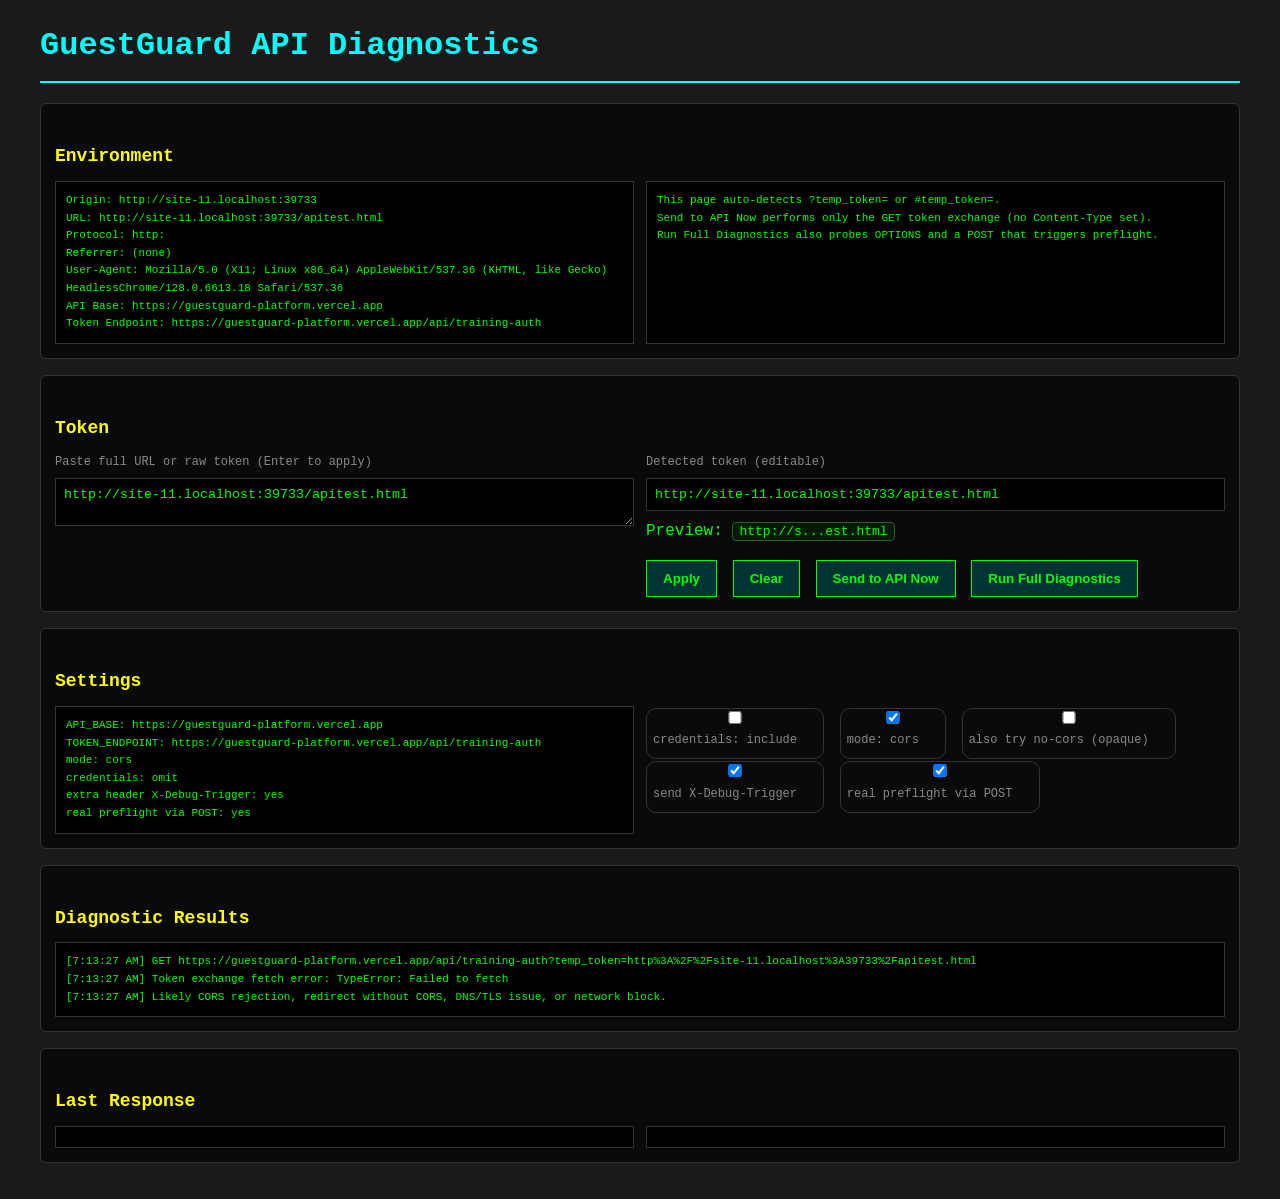
==== commit 0e2b6f48: "Update apitest.html" ====
--- a/apitest.html
+++ b/apitest.html
@@ -9,10 +9,10 @@
     body{font-family:Courier New,monospace;background:#1a1a1a;color:#00ff00;padding:20px;line-height:1.6}
     .container{max-width:1200px;margin:0 auto}
     h1{color:#00ffff;margin-bottom:20px;border-bottom:2px solid #00ffff;padding-bottom:10px}
-    h2{color:#ffff00;margin:26px 0 12px;font-size:18px}
+    h2{color:#ffff00;margin:24px 0 10px;font-size:18px}
     .section{background:#0a0a0a;border:1px solid #333;border-radius:6px;padding:14px;margin-bottom:16px}
     .row{display:flex;flex-wrap:wrap;gap:12px}
-    .col{flex:1 1 320px}
+    .col{flex:1 1 360px}
     .result{background:#000;border:1px solid #333;padding:10px;white-space:pre-wrap;word-break:break-word;max-height:420px;overflow:auto;font-size:11px}
     label{display:block;color:#888;font-size:12px;margin-bottom:6px}
     input,textarea{width:100%;background:#000;border:1px solid #333;color:#0f0;padding:8px;font-family:Courier New,monospace}
@@ -44,14 +44,12 @@
         <div class="col">
           <label>Detected token (editable)</label>
           <input id="tokenField">
-          <div style="margin-top:8px">
-            <span>Preview:</span> <code id="tokenPreview" class="badge">(none)</code>
-          </div>
+          <div style="margin-top:8px">Preview: <code id="tokenPreview" class="badge">(none)</code></div>
           <div style="margin-top:10px">
             <button id="applyBtn">Apply</button>
             <button id="clearBtn">Clear</button>
             <button id="sendBtn">Send to API Now</button>
-            <button id="fullDiagBtn">Run Full Diagnostics</button>
+            <button id="fullBtn">Run Full Diagnostics</button>
           </div>
         </div>
       </div>
@@ -64,9 +62,9 @@
         <div class="col">
           <div class="chip"><label><input type="checkbox" id="useCreds"> credentials: include</label></div>
           <div class="chip"><label><input type="checkbox" id="forceCors" checked> mode: cors</label></div>
-          <div class="chip"><label><input type="checkbox" id="alsoNoCors"> also try no-cors (opaque)</label></div>
-          <div class="chip"><label><input type="checkbox" id="preflightPost" checked> preflight via POST</label></div>
-          <div class="chip"><label><input type="checkbox" id="preflightHeader" checked> send X-Debug-Trigger</label></div>
+          <div class="chip"><label><input type="checkbox" id="tryNoCors"> also try no-cors (opaque)</label></div>
+          <div class="chip"><label><input type="checkbox" id="sendDbg" checked> send X-Debug-Trigger</label></div>
+          <div class="chip"><label><input type="checkbox" id="postProbe" checked> real preflight via POST</label></div>
         </div>
       </div>
     </div>
@@ -86,128 +84,174 @@
   </div>
 
 <script>
-  // Config
-  var API_BASE = 'https://guestguard-platform.vercel.app';
-  var TOKEN_ENDPOINT = API_BASE + '/api/training-auth';
-
-  // Utilities
+  // ---------------- Config ----------------
+  var API_BASE = "https://guestguard-platform.vercel.app";
+  var TOKEN_ENDPOINT = API_BASE + "/api/training-auth";
+
+  // ---------------- Helpers ----------------
   function $(id){return document.getElementById(id);}
-  function log(msg){ var ts=new Date().toLocaleTimeString(); $('log').textContent+='['+ts+'] '+msg+'\n'; $('log').scrollTop=$('log').scrollHeight; }
-  function dumpHeaders(h){ var o={}; try{ var it=h.entries(); for(var p=it.next(); !p.done; p=it.next()){ o[p.value[0]]=p.value[1]; } }catch(e){} return o; }
-  function short(tok){ return tok ? (tok.length>16 ? tok.slice(0,8)+'...'+tok.slice(-8) : tok) : '(none)'; }
-  function setPreview(tok){ $('tokenPreview').textContent=short(tok); }
+  function log(msg){ var ts=new Date().toLocaleTimeString(); $('log').textContent+="["+ts+"] "+msg+"\n"; $('log').scrollTop=$('log').scrollHeight; }
+  function dumpHeaders(h){ var o={}; try{ for(var p of h.entries()) o[p[0]]=p[1]; }catch(e){} return o; }
+  function short(tok){ return tok ? (tok.length>16 ? tok.slice(0,8)+"..."+tok.slice(-8) : tok) : "(none)"; }
+  function setPreview(tok){ $('tokenPreview').textContent = short(tok); }
   function pickTokenFromString(s){
     if(!s) return null;
     try{
-      var u = new URL(s, location.href);
-      var q = u.searchParams.get('temp_token'); if(q) return q.trim();
-      if(u.hash){ var hp=new URLSearchParams(u.hash.replace(/^#/,'')); var ht=hp.get('temp_token'); if(ht) return ht.trim(); }
+      var u=new URL(s, location.href);
+      var q=u.searchParams.get("temp_token"); if(q) return q.trim();
+      if(u.hash){ var hp=new URLSearchParams(u.hash.replace(/^#/, "")); var ht=hp.get("temp_token"); if(ht) return ht.trim(); }
     }catch(e){}
-    var m = String(s).match(/temp_token\s*=\s*([A-Za-z0-9._\-]+)/); if(m) return m[1].trim();
-    var raw = String(s).trim(); return raw.length>=24 ? raw : null;
-  }
-  function currentFetchOpts(){ var o={cache:'no-store',redirect:'follow'}; if($('useCreds').checked) o.credentials='include'; if($('forceCors').checked) o.mode='cors'; return o; }
+    var m=String(s).match(/temp_token\s*=\s*([A-Za-z0-9._\-]+)/); if(m) return m[1].trim();
+    var raw=String(s).trim(); return raw.length>=24 ? raw : null;
+  }
+  function baseFetchOpts(){
+    var o={cache:"no-store",redirect:"follow"};
+    if($("forceCors").checked) o.mode="cors";
+    if($("useCreds").checked) o.credentials="include";
+    if($("tryNoCors").checked) o.mode="no-cors"; // last wins if both toggled
+    return o;
+  }
   function showSettings(){
-    var lines=[]; lines.push('API_BASE: '+API_BASE); lines.push('TOKEN_ENDPOINT: '+TOKEN_ENDPOINT);
-    lines.push('mode: '+($('forceCors').checked?'cors':'(browser default)'));
-    lines.push('credentials: '+($('useCreds').checked?'include':'omit'));
-    lines.push('extra preflight header: '+($('preflightHeader').checked?'yes':'no'));
-    lines.push('preflight via POST: '+($('preflightPost').checked?'yes':'no'));
-    lines.push('also try no-cors: '+($('alsoNoCors').checked?'yes':'no'));
-    $('settingsBox').textContent = lines.join('\n');
-  }
-  function setResponse(hTitle,h,bTitle,b){ $('respHeaders').textContent=hTitle+'\n\n'+JSON.stringify(h,null,2); $('respBody').textContent=bTitle+'\n\n'+JSON.stringify(b,null,2); }
-  async function safeBody(resp){ try{ var ct=resp.headers.get('content-type')||''; if(ct.indexOf('json')>=0) return await resp.json(); return { text:(await resp.text()).slice(0,4000) }; }catch(e){ return { note:'no body' }; } }
-
-  // Tests
+    var out=[];
+    out.push("API_BASE: "+API_BASE);
+    out.push("TOKEN_ENDPOINT: "+TOKEN_ENDPOINT);
+    out.push("mode: "+( $("tryNoCors").checked ? "no-cors" : ($("forceCors").checked ? "cors" : "(browser default)") ));
+    out.push("credentials: "+( $("useCreds").checked ? "include" : "omit" ));
+    out.push("extra header X-Debug-Trigger: "+( $("sendDbg").checked ? "yes" : "no" ));
+    out.push("real preflight via POST: "+( $("postProbe").checked ? "yes" : "no" ));
+    $("settingsBox").textContent = out.join("\n");
+  }
+  function setResponse(hTitle,h,bTitle,b){
+    $("respHeaders").textContent = hTitle + "\n\n" + JSON.stringify(h,null,2);
+    $("respBody").textContent    = bTitle + "\n\n" + JSON.stringify(b,null,2);
+  }
+  async function safeBody(resp){
+    try{
+      var ct=resp.headers.get("content-type")||"";
+      if(ct.indexOf("json")>=0) return await resp.json();
+      return { text:(await resp.text()).slice(0,4000) };
+    }catch(e){ return { note:"no body" }; }
+  }
+
+  // ---------------- Tests ----------------
   async function testBasic(){
     try{
-      log('GET / (basic connectivity) ...');
+      log("GET / (basic connectivity) ...");
       var t0=performance.now();
-      var resp=await fetch(API_BASE, Object.assign({}, currentFetchOpts(), {method:'GET',headers:{'Accept':'application/json'}}));
-      var dt=(performance.now()-t0).toFixed(0);
-      log('Status: '+resp.status+' '+resp.statusText+' in '+dt+'ms');
+      var resp=await fetch(API_BASE, Object.assign({}, baseFetchOpts(), { method:"GET", headers:{ "Accept":"application/json" } }));
+      log("Status: "+resp.status+" "+resp.statusText+" in "+(performance.now()-t0|0)+"ms");
       var hdrs=dumpHeaders(resp.headers);
-      var ct=resp.headers.get('content-type')||'';
-      if(ct.indexOf('json')>=0){ setResponse('Basic Connectivity - Response Headers',hdrs,'Basic Connectivity - JSON',await resp.json()); }
-      else { setResponse('Basic Connectivity - Response Headers',hdrs,'Basic Connectivity - Text',{ body:(await resp.text()).slice(0,1500) }); }
-      var acao=resp.headers.get('access-control-allow-origin'); log('ACAO: '+(acao?acao:'(absent)'));
-    }catch(e){ log('Basic GET error: '+e.name+': '+e.message); }
-  }
-  async function testOptions(){
-    try{
-      log('Preflight (OPTIONS /api/training-auth) ...');
-      var headers={'Origin':location.origin,'Access-Control-Request-Method':'GET','Access-Control-Request-Headers':'content-type,x-debug-trigger'};
-      var t0=performance.now();
-      var resp=await fetch(TOKEN_ENDPOINT, Object.assign({}, currentFetchOpts(), {method:'OPTIONS',headers:headers}));
-      var dt=(performance.now()-t0).toFixed(0);
-      log('OPTIONS status: '+resp.status+' '+resp.statusText+' in '+dt+'ms');
+      var ct=resp.headers.get("content-type")||"";
+      if(ct.indexOf("json")>=0){
+        setResponse("Basic Connectivity - Headers", hdrs, "Basic Connectivity - JSON", await resp.json());
+      }else{
+        setResponse("Basic Connectivity - Headers", hdrs, "Basic Connectivity - Text", { body:(await resp.text()).slice(0,1500) });
+      }
+      log("ACAO: "+(resp.headers.get("access-control-allow-origin")||"(absent)"));
+    }catch(e){ log("Basic GET error: "+e.name+": "+e.message); }
+  }
+
+  async function testOPTIONS(){
+    try{
+      log("Preflight (OPTIONS /api/training-auth) ...");
+      var headers={
+        "Origin": location.origin,
+        "Access-Control-Request-Method": "GET",
+        "Access-Control-Request-Headers": "content-type,authorization,x-debug-trigger"
+      };
+      var resp=await fetch(TOKEN_ENDPOINT, Object.assign({}, baseFetchOpts(), { method:"OPTIONS", headers:headers }));
+      log("OPTIONS status: "+resp.status+" "+resp.statusText);
       var hdrs=dumpHeaders(resp.headers);
-      setResponse('OPTIONS - Response Headers',hdrs,'OPTIONS - Body',{});
-      log('ACAO: '+(resp.headers.get('access-control-allow-origin')||'(absent)'));
-      log('ACAM: '+(resp.headers.get('access-control-allow-methods')||'(absent)'));
-      log('ACAH: '+(resp.headers.get('access-control-allow-headers')||'(absent)'));
-    }catch(e){ log('OPTIONS error: '+e.name+': '+e.message); }
-  }
+      setResponse("OPTIONS - Headers", hdrs, "OPTIONS - Body", {});
+      log("ACAO: "+(resp.headers.get("access-control-allow-origin")||"(absent)"));
+      log("ACAM: "+(resp.headers.get("access-control-allow-methods")||"(absent)"));
+      log("ACAH: "+(resp.headers.get("access-control-allow-headers")||"(absent)"));
+    }catch(e){ log("OPTIONS error: "+e.name+": "+e.message); }
+  }
+
   async function testRealPreflight(){
     try{
-      var method=$('preflightPost').checked?'POST':'GET';
-      var hdrs={'Accept':'application/json','Content-Type':'application/json'}; if($('preflightHeader').checked) hdrs['X-Debug-Trigger']='1';
-      log('Real preflight trigger: '+method+' ...');
-      var resp=await fetch(TOKEN_ENDPOINT, Object.assign({}, currentFetchOpts(), {method:method,headers:hdrs,body:method==='POST'?JSON.stringify({ping:'diagnostics'}):undefined}));
-      log('Trigger response: '+resp.status+' '+resp.statusText);
-      setResponse('Real Preflight - Response Headers', dumpHeaders(resp.headers), 'Real Preflight - Body', await safeBody(resp));
-    }catch(e){ log('Real preflight error: '+e.name+': '+e.message); }
-  }
+      var method = $("postProbe").checked ? "POST" : "GET";
+      var hdrs = { "Accept":"application/json" };
+      if($("sendDbg").checked) hdrs["X-Debug-Trigger"] = "1";
+      var body = method==="POST" ? JSON.stringify({ ping:"diagnostics" }) : undefined;
+      if(method==="POST") hdrs["Content-Type"]="application/json";
+      log("Real preflight trigger: "+method+" ...");
+      var resp=await fetch(TOKEN_ENDPOINT, Object.assign({}, baseFetchOpts(), { method:method, headers:hdrs, body:body }));
+      log("Trigger response: "+resp.status+" "+resp.statusText);
+      setResponse("Real Preflight - Headers", dumpHeaders(resp.headers), "Real Preflight - Body", await safeBody(resp));
+    }catch(e){ log("Real preflight error: "+e.name+": "+e.message); }
+  }
+
   async function sendTokenNow(token){
-    if(!token){ log('No token to send.'); return; }
-    var url=TOKEN_ENDPOINT+'?temp_token='+encodeURIComponent(token);
-    try{
-      log('GET '+url);
-      var resp=await fetch(url, Object.assign({}, currentFetchOpts(), {method:'GET',headers:{'Accept':'application/json','Content-Type':'application/json'}}));
-      log('Response: '+resp.status+' '+resp.statusText);
-      setResponse('Token Exchange - Response Headers', dumpHeaders(resp.headers), 'Token Exchange - Body', await safeBody(resp));
-    }catch(e){ log('Token exchange fetch error: '+e.name+': '+e.message); if(e.message==='Failed to fetch') log('Likely CORS rejection, DNS/TLS mismatch, or network block.'); }
-  }
-  async function fullDiagnostics(token){
-    $('log').textContent=''; showSettings();
-    await testBasic(); await testOptions(); await testRealPreflight(); await sendTokenNow(token);
-    log('Diagnostics complete.');
-  }
-
-  // Init
+    if(!token){ log("No token to send."); return; }
+    var url = TOKEN_ENDPOINT + "?temp_token=" + encodeURIComponent(token);
+    try{
+      log("GET "+url);
+      // IMPORTANT: do not set Content-Type on GET to avoid unnecessary preflight
+      var resp=await fetch(url, Object.assign({}, baseFetchOpts(), { method:"GET", headers:{ "Accept":"application/json" } }));
+      log("Response: "+resp.status+" "+resp.statusText);
+      setResponse("Token Exchange - Headers", dumpHeaders(resp.headers), "Token Exchange - Body", await safeBody(resp));
+    }catch(e){
+      log("Token exchange fetch error: "+e.name+": "+e.message);
+      if(e.message==="Failed to fetch") log("Likely CORS rejection, redirect without CORS, DNS/TLS issue, or network block.");
+    }
+  }
+
+  async function runFull(token){
+    $("log").textContent="";
+    showSettings();
+    await testBasic();
+    await testOPTIONS();
+    await testRealPreflight();
+    await sendTokenNow(token);
+    log("Diagnostics complete.");
+  }
+
+  // ---------------- Init ----------------
   (function init(){
-    $('envBox').textContent=[
-      'Origin: '+location.origin,
-      'URL: '+location.href,
-      'Protocol: '+location.protocol,
-      'Referrer: '+(document.referrer||'(none)'),
-      'User-Agent: '+navigator.userAgent,
-      'API Base: '+API_BASE,
-      'Token Endpoint: '+TOKEN_ENDPOINT
-    ].join('\n');
-    $('hintsBox').textContent=[
-      'This page auto-detects ?temp_token= or #temp_token=.',
-      'Use Send to API Now to only test the exchange.',
-      'Use Run Full Diagnostics for OPTIONS + headers matrix.'
-    ].join('\n');
+    $("envBox").textContent = [
+      "Origin: "+location.origin,
+      "URL: "+location.href,
+      "Protocol: "+location.protocol,
+      "Referrer: "+(document.referrer||"(none)"),
+      "User-Agent: "+navigator.userAgent,
+      "API Base: "+API_BASE,
+      "Token Endpoint: "+TOKEN_ENDPOINT
+    ].join("\n");
+
+    $("hintsBox").textContent = [
+      "This page auto-detects ?temp_token= or #temp_token=.",
+      "Send to API Now performs only the GET token exchange (no Content-Type set).",
+      "Run Full Diagnostics also probes OPTIONS and a POST that triggers preflight."
+    ].join("\n");
 
     var detected = pickTokenFromString(location.href) || pickTokenFromString(location.hash);
-    $('tokenInput').value = detected || '';
-    $('tokenField').value = detected || '';
+    $("tokenInput").value = detected || "";
+    $("tokenField").value = detected || "";
     setPreview(detected);
 
+    // Auto-send on load if present
     if(detected){ sendTokenNow(detected); }
 
-    $('applyBtn').addEventListener('click', function(){
-      var cand=$('tokenInput').value.trim(); var tok=pickTokenFromString(cand); $('tokenField').value=tok||''; setPreview(tok);
-    });
-    $('clearBtn').addEventListener('click', function(){ $('tokenInput').value=''; $('tokenField').value=''; setPreview(''); });
-    $('tokenInput').addEventListener('keydown', function(e){ if(e.key==='Enter'){ e.preventDefault(); $('applyBtn').click(); }});
-    $('tokenField').addEventListener('input', function(){ setPreview($('tokenField').value.trim()); });
-    $('sendBtn').addEventListener('click', function(){ sendTokenNow($('tokenField').value.trim()); });
-    $('fullDiagBtn').addEventListener('click', function(){ fullDiagnostics($('tokenField').value.trim()); });
-    ['useCreds','forceCors','alsoNoCors','preflightPost','preflightHeader'].forEach(function(id){ $(id).addEventListener('change', showSettings); });
+    // Wire controls
+    $("applyBtn").addEventListener("click", function(){
+      var tok = pickTokenFromString($("tokenInput").value.trim());
+      $("tokenField").value = tok || "";
+      setPreview(tok);
+    });
+    $("clearBtn").addEventListener("click", function(){
+      $("tokenInput").value = ""; $("tokenField").value = ""; setPreview("");
+    });
+    $("tokenInput").addEventListener("keydown", function(e){
+      if(e.key==="Enter"){ e.preventDefault(); $("applyBtn").click(); }
+    });
+    $("tokenField").addEventListener("input", function(){ setPreview($("tokenField").value.trim()); });
+    $("sendBtn").addEventListener("click", function(){ sendTokenNow($("tokenField").value.trim()); });
+    $("fullBtn").addEventListener("click", function(){ runFull($("tokenField").value.trim()); });
+    ["useCreds","forceCors","tryNoCors","sendDbg","postProbe"].forEach(function(id){
+      $(id).addEventListener("change", showSettings);
+    });
     showSettings();
   })();
 </script>
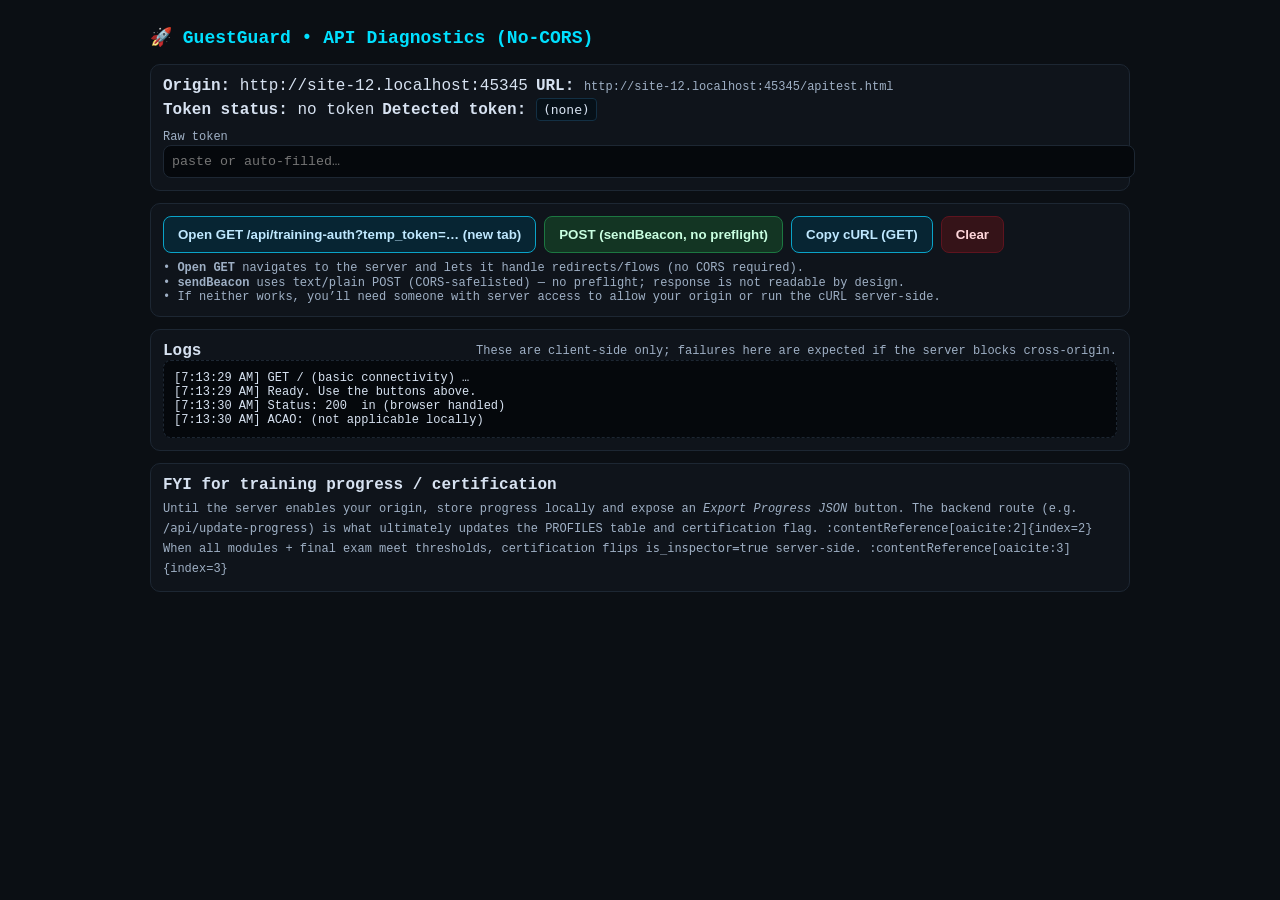
==== commit dbd704de: "Update apitest.html" ====
--- a/apitest.html
+++ b/apitest.html
@@ -1,259 +1,152 @@
-<!DOCTYPE html>
+<!doctype html>
 <html lang="en">
 <head>
-  <meta charset="utf-8">
-  <title>GuestGuard API Diagnostics</title>
-  <meta name="viewport" content="width=device-width, initial-scale=1">
+  <meta charset="utf-8"/>
+  <title>GuestGuard • API Diagnostics (No-CORS)</title>
+  <meta name="viewport" content="width=device-width,initial-scale=1"/>
+  <link rel="icon" href="data:,">
   <style>
-    *{box-sizing:border-box;margin:0;padding:0}
-    body{font-family:Courier New,monospace;background:#1a1a1a;color:#00ff00;padding:20px;line-height:1.6}
-    .container{max-width:1200px;margin:0 auto}
-    h1{color:#00ffff;margin-bottom:20px;border-bottom:2px solid #00ffff;padding-bottom:10px}
-    h2{color:#ffff00;margin:24px 0 10px;font-size:18px}
-    .section{background:#0a0a0a;border:1px solid #333;border-radius:6px;padding:14px;margin-bottom:16px}
-    .row{display:flex;flex-wrap:wrap;gap:12px}
-    .col{flex:1 1 360px}
-    .result{background:#000;border:1px solid #333;padding:10px;white-space:pre-wrap;word-break:break-word;max-height:420px;overflow:auto;font-size:11px}
-    label{display:block;color:#888;font-size:12px;margin-bottom:6px}
-    input,textarea{width:100%;background:#000;border:1px solid #333;color:#0f0;padding:8px;font-family:Courier New,monospace}
-    button{background:#033;border:1px solid #0f0;color:#0f0;padding:10px 16px;margin:6px 6px 0 0;cursor:pointer;font-weight:bold}
-    button:hover{background:#044}
-    code.badge{background:#001b00;border:1px solid #335c33;border-radius:4px;padding:1px 6px}
-    .chip{display:inline-block;border:1px solid #333;padding:2px 6px;border-radius:10px;margin:2px 6px 0 0}
+    :root{
+      --bg:#0b0f14; --surface:#0f141b; --ink:#d7e2f1; --dim:#9fb0c5;
+      --border:#1d2733; --accent:#00e0ff; --good:#7CFCB5; --bad:#ff6b6b;
+      --mono: ui-monospace, SFMono-Regular, Menlo, Consolas, "Courier New", monospace;
+    }
+    body{margin:0;background:var(--bg);color:var(--ink);font-family:var(--mono)}
+    .wrap{max-width:980px;margin:0 auto;padding:18px}
+    h1{font-size:18px;color:var(--accent);margin:8px 0 16px}
+    .box{background:var(--surface);border:1px solid var(--border);border-radius:10px;padding:12px;margin:12px 0}
+    .row{display:flex;gap:8px;flex-wrap:wrap;align-items:center}
+    .btn{cursor:pointer;border:1px solid #0aa3c8;border-radius:8px;padding:10px 14px;background:#072533;color:#bfe8ff;font-weight:700}
+    .btn.warn{background:#351318;border-color:#5e141f;color:#ffd6db}
+    .btn.good{background:#133523;border-color:#1c7741;color:#c9ffe1}
+    code.badge{background:#061018;border:1px solid #133044;padding:3px 6px;border-radius:4px}
+    .tiny{color:var(--dim);font-size:12px}
+    .status .ok{color:var(--good);font-weight:700}
+    .status .bad{color:var(--bad);font-weight:700}
+    textarea{width:100%;min-height:110px;background:#05080c;color:var(--ink);border:1px solid var(--border);border-radius:8px;padding:10px;font-family:var(--mono)}
+    input[type=text]{width:100%;background:#05080c;color:var(--ink);border:1px solid var(--border);border-radius:8px;padding:8px;font-family:var(--mono)}
+    .log{white-space:pre-wrap;font-size:12px;background:#05080c;border:1px dashed var(--border);border-radius:8px;padding:10px}
   </style>
 </head>
 <body>
-  <div class="container">
-    <h1>GuestGuard API Diagnostics</h1>
+  <div class="wrap">
+    <h1>🚀 GuestGuard • API Diagnostics (No-CORS)</h1>
 
-    <div class="section">
-      <h2>Environment</h2>
+    <div class="box">
       <div class="row">
-        <div class="col result" id="envBox"></div>
-        <div class="col result" id="hintsBox"></div>
+        <div><strong>Origin:</strong> <span id="origin"></span></div>
+        <div><strong>URL:</strong> <span id="fullurl" class="tiny"></span></div>
+      </div>
+      <div class="row" style="margin-top:6px">
+        <div><strong>Token status:</strong> <span id="tokStatus" class="bad">no token</span></div>
+        <div><strong>Detected token:</strong> <code id="tokMasked" class="badge">(none)</code></div>
+      </div>
+      <div style="margin-top:8px">
+        <label class="tiny">Raw token</label>
+        <input type="text" id="tokRaw" placeholder="paste or auto-filled…"/>
       </div>
     </div>
 
-    <div class="section">
-      <h2>Token</h2>
+    <div class="box">
       <div class="row">
-        <div class="col">
-          <label>Paste full URL or raw token (Enter to apply)</label>
-          <textarea id="tokenInput" placeholder="https://...?...&temp_token=... or raw 5e915e24-..."></textarea>
-        </div>
-        <div class="col">
-          <label>Detected token (editable)</label>
-          <input id="tokenField">
-          <div style="margin-top:8px">Preview: <code id="tokenPreview" class="badge">(none)</code></div>
-          <div style="margin-top:10px">
-            <button id="applyBtn">Apply</button>
-            <button id="clearBtn">Clear</button>
-            <button id="sendBtn">Send to API Now</button>
-            <button id="fullBtn">Run Full Diagnostics</button>
-          </div>
-        </div>
+        <button id="openGet" class="btn">Open GET /api/training-auth?temp_token=… (new tab)</button>
+        <button id="sendBeacon" class="btn good">POST (sendBeacon, no preflight)</button>
+        <button id="copyCurl" class="btn">Copy cURL (GET)</button>
+        <button id="clear" class="btn warn">Clear</button>
+      </div>
+      <div class="tiny" style="margin-top:8px">
+        • <strong>Open GET</strong> navigates to the server and lets it handle redirects/flows (no CORS required).<br>
+        • <strong>sendBeacon</strong> uses <code>text/plain</code> POST (CORS-safelisted) — no preflight; response is not readable by design.<br>
+        • If neither works, you’ll need someone with server access to allow your origin or run the cURL server-side.
       </div>
     </div>
 
-    <div class="section">
-      <h2>Settings</h2>
-      <div class="row">
-        <div class="col result" id="settingsBox"></div>
-        <div class="col">
-          <div class="chip"><label><input type="checkbox" id="useCreds"> credentials: include</label></div>
-          <div class="chip"><label><input type="checkbox" id="forceCors" checked> mode: cors</label></div>
-          <div class="chip"><label><input type="checkbox" id="tryNoCors"> also try no-cors (opaque)</label></div>
-          <div class="chip"><label><input type="checkbox" id="sendDbg" checked> send X-Debug-Trigger</label></div>
-          <div class="chip"><label><input type="checkbox" id="postProbe" checked> real preflight via POST</label></div>
-        </div>
+    <div class="box">
+      <div class="row" style="justify-content:space-between;align-items:center">
+        <strong>Logs</strong>
+        <span class="tiny">These are client-side only; failures here are expected if the server blocks cross-origin.</span>
       </div>
+      <div id="log" class="log"></div>
     </div>
 
-    <div class="section">
-      <h2>Diagnostic Results</h2>
-      <div class="result" id="log"></div>
-    </div>
-
-    <div class="section">
-      <h2>Last Response</h2>
-      <div class="row">
-        <div class="col"><div class="result" id="respHeaders"></div></div>
-        <div class="col"><div class="result" id="respBody"></div></div>
+    <div class="box">
+      <strong>FYI for training progress / certification</strong>
+      <div class="tiny" style="margin-top:6px;line-height:1.6">
+        Until the server enables your origin, store progress locally and expose an <em>Export Progress JSON</em> button.
+        The backend route (e.g. <code>/api/update-progress</code>) is what ultimately updates the PROFILES table and certification flag. :contentReference[oaicite:2]{index=2}
+        When all modules + final exam meet thresholds, certification flips <code>is_inspector=true</code> server-side. :contentReference[oaicite:3]{index=3}
       </div>
     </div>
   </div>
 
-<script>
-  // ---------------- Config ----------------
-  var API_BASE = "https://guestguard-platform.vercel.app";
-  var TOKEN_ENDPOINT = API_BASE + "/api/training-auth";
+  <script>
+    (function(){
+      const $ = id => document.getElementById(id);
+      const log = (m)=>{ const t=new Date().toLocaleTimeString(); $('log').textContent += `[${t}] ${m}\n`; };
 
-  // ---------------- Helpers ----------------
-  function $(id){return document.getElementById(id);}
-  function log(msg){ var ts=new Date().toLocaleTimeString(); $('log').textContent+="["+ts+"] "+msg+"\n"; $('log').scrollTop=$('log').scrollHeight; }
-  function dumpHeaders(h){ var o={}; try{ for(var p of h.entries()) o[p[0]]=p[1]; }catch(e){} return o; }
-  function short(tok){ return tok ? (tok.length>16 ? tok.slice(0,8)+"..."+tok.slice(-8) : tok) : "(none)"; }
-  function setPreview(tok){ $('tokenPreview').textContent = short(tok); }
-  function pickTokenFromString(s){
-    if(!s) return null;
-    try{
-      var u=new URL(s, location.href);
-      var q=u.searchParams.get("temp_token"); if(q) return q.trim();
-      if(u.hash){ var hp=new URLSearchParams(u.hash.replace(/^#/, "")); var ht=hp.get("temp_token"); if(ht) return ht.trim(); }
-    }catch(e){}
-    var m=String(s).match(/temp_token\s*=\s*([A-Za-z0-9._\-]+)/); if(m) return m[1].trim();
-    var raw=String(s).trim(); return raw.length>=24 ? raw : null;
-  }
-  function baseFetchOpts(){
-    var o={cache:"no-store",redirect:"follow"};
-    if($("forceCors").checked) o.mode="cors";
-    if($("useCreds").checked) o.credentials="include";
-    if($("tryNoCors").checked) o.mode="no-cors"; // last wins if both toggled
-    return o;
-  }
-  function showSettings(){
-    var out=[];
-    out.push("API_BASE: "+API_BASE);
-    out.push("TOKEN_ENDPOINT: "+TOKEN_ENDPOINT);
-    out.push("mode: "+( $("tryNoCors").checked ? "no-cors" : ($("forceCors").checked ? "cors" : "(browser default)") ));
-    out.push("credentials: "+( $("useCreds").checked ? "include" : "omit" ));
-    out.push("extra header X-Debug-Trigger: "+( $("sendDbg").checked ? "yes" : "no" ));
-    out.push("real preflight via POST: "+( $("postProbe").checked ? "yes" : "no" ));
-    $("settingsBox").textContent = out.join("\n");
-  }
-  function setResponse(hTitle,h,bTitle,b){
-    $("respHeaders").textContent = hTitle + "\n\n" + JSON.stringify(h,null,2);
-    $("respBody").textContent    = bTitle + "\n\n" + JSON.stringify(b,null,2);
-  }
-  async function safeBody(resp){
-    try{
-      var ct=resp.headers.get("content-type")||"";
-      if(ct.indexOf("json")>=0) return await resp.json();
-      return { text:(await resp.text()).slice(0,4000) };
-    }catch(e){ return { note:"no body" }; }
-  }
+      const params = new URLSearchParams(location.search);
+      const fromHref = params.get('temp_token');
+      const token = (fromHref && fromHref.trim()) || '';
 
-  // ---------------- Tests ----------------
-  async function testBasic(){
-    try{
-      log("GET / (basic connectivity) ...");
-      var t0=performance.now();
-      var resp=await fetch(API_BASE, Object.assign({}, baseFetchOpts(), { method:"GET", headers:{ "Accept":"application/json" } }));
-      log("Status: "+resp.status+" "+resp.statusText+" in "+(performance.now()-t0|0)+"ms");
-      var hdrs=dumpHeaders(resp.headers);
-      var ct=resp.headers.get("content-type")||"";
-      if(ct.indexOf("json")>=0){
-        setResponse("Basic Connectivity - Headers", hdrs, "Basic Connectivity - JSON", await resp.json());
-      }else{
-        setResponse("Basic Connectivity - Headers", hdrs, "Basic Connectivity - Text", { body:(await resp.text()).slice(0,1500) });
+      $('origin').textContent = location.origin;
+      $('fullurl').textContent = location.href;
+
+      function mask(t){ return !t ? '(none)' : (t.length>16 ? `${t.slice(0,8)}…${t.slice(-8)}` : t); }
+      function setTok(t){
+        $('tokRaw').value = t || '';
+        $('tokMasked').textContent = mask(t);
+        const ok = !!t;
+        const st = $('tokStatus');
+        st.textContent = ok ? 'token detected' : 'no token';
+        st.className = ok ? 'ok' : 'bad';
       }
-      log("ACAO: "+(resp.headers.get("access-control-allow-origin")||"(absent)"));
-    }catch(e){ log("Basic GET error: "+e.name+": "+e.message); }
-  }
+      setTok(token);
 
-  async function testOPTIONS(){
-    try{
-      log("Preflight (OPTIONS /api/training-auth) ...");
-      var headers={
-        "Origin": location.origin,
-        "Access-Control-Request-Method": "GET",
-        "Access-Control-Request-Headers": "content-type,authorization,x-debug-trigger"
-      };
-      var resp=await fetch(TOKEN_ENDPOINT, Object.assign({}, baseFetchOpts(), { method:"OPTIONS", headers:headers }));
-      log("OPTIONS status: "+resp.status+" "+resp.statusText);
-      var hdrs=dumpHeaders(resp.headers);
-      setResponse("OPTIONS - Headers", hdrs, "OPTIONS - Body", {});
-      log("ACAO: "+(resp.headers.get("access-control-allow-origin")||"(absent)"));
-      log("ACAM: "+(resp.headers.get("access-control-allow-methods")||"(absent)"));
-      log("ACAH: "+(resp.headers.get("access-control-allow-headers")||"(absent)"));
-    }catch(e){ log("OPTIONS error: "+e.name+": "+e.message); }
-  }
+      $('tokRaw').addEventListener('input', ()=> setTok($('tokRaw').value.trim()));
 
-  async function testRealPreflight(){
-    try{
-      var method = $("postProbe").checked ? "POST" : "GET";
-      var hdrs = { "Accept":"application/json" };
-      if($("sendDbg").checked) hdrs["X-Debug-Trigger"] = "1";
-      var body = method==="POST" ? JSON.stringify({ ping:"diagnostics" }) : undefined;
-      if(method==="POST") hdrs["Content-Type"]="application/json";
-      log("Real preflight trigger: "+method+" ...");
-      var resp=await fetch(TOKEN_ENDPOINT, Object.assign({}, baseFetchOpts(), { method:method, headers:hdrs, body:body }));
-      log("Trigger response: "+resp.status+" "+resp.statusText);
-      setResponse("Real Preflight - Headers", dumpHeaders(resp.headers), "Real Preflight - Body", await safeBody(resp));
-    }catch(e){ log("Real preflight error: "+e.name+": "+e.message); }
-  }
+      $('openGet').addEventListener('click', ()=>{
+        const t = $('tokRaw').value.trim();
+        if(!t){ log('Open GET aborted: no token'); return; }
+        const url = `https://guestguard-platform.vercel.app/api/training-auth?temp_token=${encodeURIComponent(t)}`;
+        log(`Navigating to: ${url}`);
+        try{ window.open(url, '_blank', 'noopener'); }catch(e){ log('Open failed: '+e.message); }
+      });
 
-  async function sendTokenNow(token){
-    if(!token){ log("No token to send."); return; }
-    var url = TOKEN_ENDPOINT + "?temp_token=" + encodeURIComponent(token);
-    try{
-      log("GET "+url);
-      // IMPORTANT: do not set Content-Type on GET to avoid unnecessary preflight
-      var resp=await fetch(url, Object.assign({}, baseFetchOpts(), { method:"GET", headers:{ "Accept":"application/json" } }));
-      log("Response: "+resp.status+" "+resp.statusText);
-      setResponse("Token Exchange - Headers", dumpHeaders(resp.headers), "Token Exchange - Body", await safeBody(resp));
-    }catch(e){
-      log("Token exchange fetch error: "+e.name+": "+e.message);
-      if(e.message==="Failed to fetch") log("Likely CORS rejection, redirect without CORS, DNS/TLS issue, or network block.");
-    }
-  }
+      $('sendBeacon').addEventListener('click', ()=>{
+        const t = $('tokRaw').value.trim();
+        if(!t){ log('sendBeacon aborted: no token'); return; }
+        const url = 'https://guestguard-platform.vercel.app/api/training-auth';
+        // Use text/plain body to stay safelisted (no preflight)
+        const payload = `temp_token=${encodeURIComponent(t)}`;
+        const ok = navigator.sendBeacon(url, new Blob([payload], {type:'text/plain;charset=UTF-8'}));
+        log(ok ? 'sendBeacon dispatched (no response visible by design).' : 'sendBeacon rejected by browser.');
+      });
 
-  async function runFull(token){
-    $("log").textContent="";
-    showSettings();
-    await testBasic();
-    await testOPTIONS();
-    await testRealPreflight();
-    await sendTokenNow(token);
-    log("Diagnostics complete.");
-  }
+      $('copyCurl').addEventListener('click', async()=>{
+        const t = $('tokRaw').value.trim();
+        if(!t){ log('Copy cURL aborted: no token'); return; }
+        const cmd = `curl -i "https://guestguard-platform.vercel.app/api/training-auth?temp_token=${t}"`;
+        try{ await navigator.clipboard.writeText(cmd); log('cURL copied to clipboard.'); }
+        catch{ log('Clipboard failed. Here is the cURL:\n'+cmd); }
+      });
 
-  // ---------------- Init ----------------
-  (function init(){
-    $("envBox").textContent = [
-      "Origin: "+location.origin,
-      "URL: "+location.href,
-      "Protocol: "+location.protocol,
-      "Referrer: "+(document.referrer||"(none)"),
-      "User-Agent: "+navigator.userAgent,
-      "API Base: "+API_BASE,
-      "Token Endpoint: "+TOKEN_ENDPOINT
-    ].join("\n");
+      $('clear').addEventListener('click', ()=>{
+        setTok('');
+        log('Cleared.');
+      });
 
-    $("hintsBox").textContent = [
-      "This page auto-detects ?temp_token= or #temp_token=.",
-      "Send to API Now performs only the GET token exchange (no Content-Type set).",
-      "Run Full Diagnostics also probes OPTIONS and a POST that triggers preflight."
-    ].join("\n");
+      // Minimal connectivity check (no CORS read required)
+      log('GET / (basic connectivity) …');
+      fetch('.', {method:'GET'}).then(r=>{
+        log(`Status: ${r.status}  in (browser handled)`);
+        log('ACAO: (not applicable locally)');
+      }).catch(e=>{
+        log('Local GET failed: '+e.message);
+      });
 
-    var detected = pickTokenFromString(location.href) || pickTokenFromString(location.hash);
-    $("tokenInput").value = detected || "";
-    $("tokenField").value = detected || "";
-    setPreview(detected);
-
-    // Auto-send on load if present
-    if(detected){ sendTokenNow(detected); }
-
-    // Wire controls
-    $("applyBtn").addEventListener("click", function(){
-      var tok = pickTokenFromString($("tokenInput").value.trim());
-      $("tokenField").value = tok || "";
-      setPreview(tok);
-    });
-    $("clearBtn").addEventListener("click", function(){
-      $("tokenInput").value = ""; $("tokenField").value = ""; setPreview("");
-    });
-    $("tokenInput").addEventListener("keydown", function(e){
-      if(e.key==="Enter"){ e.preventDefault(); $("applyBtn").click(); }
-    });
-    $("tokenField").addEventListener("input", function(){ setPreview($("tokenField").value.trim()); });
-    $("sendBtn").addEventListener("click", function(){ sendTokenNow($("tokenField").value.trim()); });
-    $("fullBtn").addEventListener("click", function(){ runFull($("tokenField").value.trim()); });
-    ["useCreds","forceCors","tryNoCors","sendDbg","postProbe"].forEach(function(id){
-      $(id).addEventListener("change", showSettings);
-    });
-    showSettings();
-  })();
-</script>
+      // No manual OPTIONS / JSON fetch here (preflight was the problem)
+      log('Ready. Use the buttons above.');
+    })();
+  </script>
 </body>
 </html>
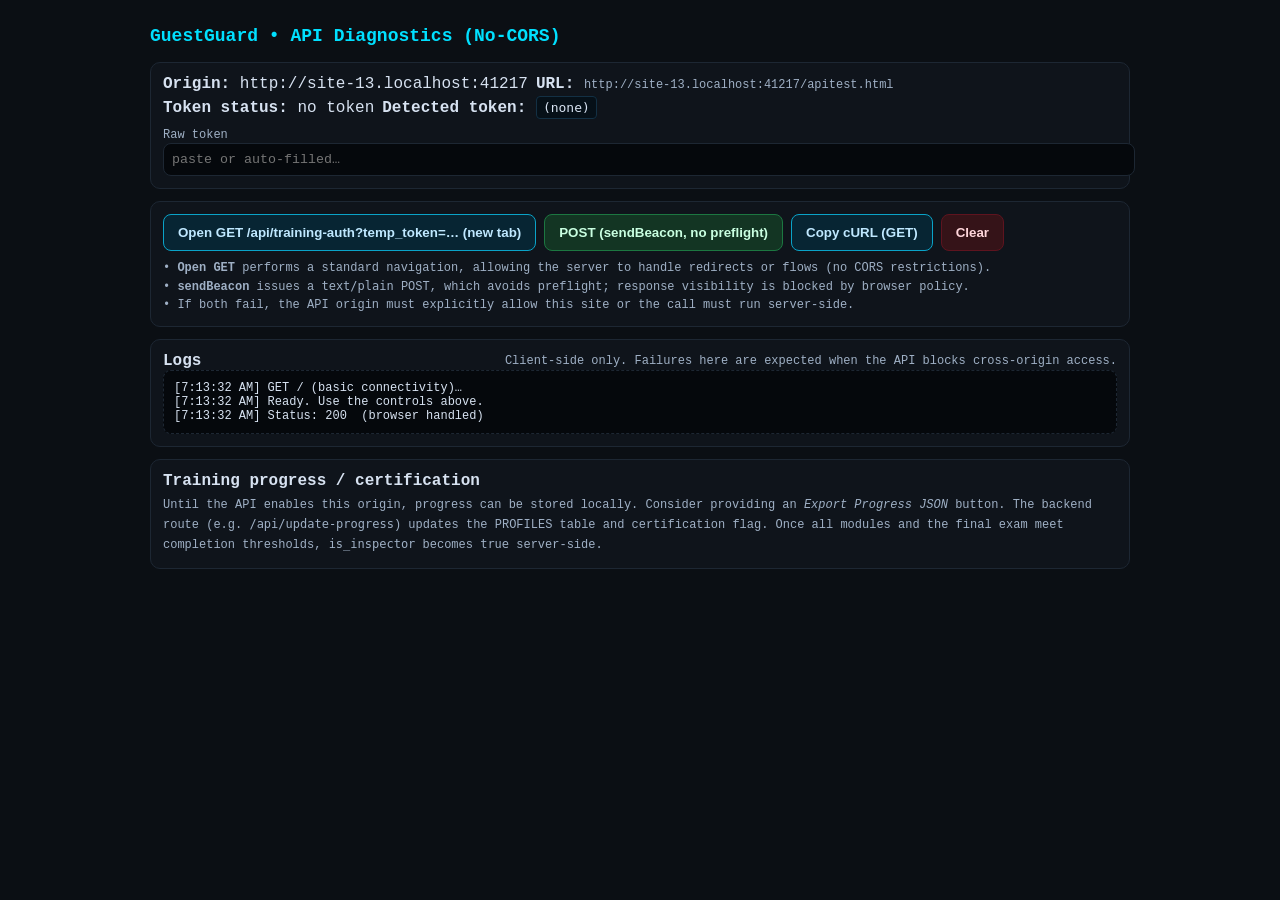
==== commit 00935286: "Update apitest.html" ====
--- a/apitest.html
+++ b/apitest.html
@@ -6,31 +6,34 @@
   <meta name="viewport" content="width=device-width,initial-scale=1"/>
   <link rel="icon" href="data:,">
   <style>
-    :root{
+    :root {
       --bg:#0b0f14; --surface:#0f141b; --ink:#d7e2f1; --dim:#9fb0c5;
       --border:#1d2733; --accent:#00e0ff; --good:#7CFCB5; --bad:#ff6b6b;
       --mono: ui-monospace, SFMono-Regular, Menlo, Consolas, "Courier New", monospace;
     }
-    body{margin:0;background:var(--bg);color:var(--ink);font-family:var(--mono)}
-    .wrap{max-width:980px;margin:0 auto;padding:18px}
-    h1{font-size:18px;color:var(--accent);margin:8px 0 16px}
-    .box{background:var(--surface);border:1px solid var(--border);border-radius:10px;padding:12px;margin:12px 0}
-    .row{display:flex;gap:8px;flex-wrap:wrap;align-items:center}
-    .btn{cursor:pointer;border:1px solid #0aa3c8;border-radius:8px;padding:10px 14px;background:#072533;color:#bfe8ff;font-weight:700}
-    .btn.warn{background:#351318;border-color:#5e141f;color:#ffd6db}
-    .btn.good{background:#133523;border-color:#1c7741;color:#c9ffe1}
-    code.badge{background:#061018;border:1px solid #133044;padding:3px 6px;border-radius:4px}
-    .tiny{color:var(--dim);font-size:12px}
-    .status .ok{color:var(--good);font-weight:700}
-    .status .bad{color:var(--bad);font-weight:700}
-    textarea{width:100%;min-height:110px;background:#05080c;color:var(--ink);border:1px solid var(--border);border-radius:8px;padding:10px;font-family:var(--mono)}
-    input[type=text]{width:100%;background:#05080c;color:var(--ink);border:1px solid var(--border);border-radius:8px;padding:8px;font-family:var(--mono)}
-    .log{white-space:pre-wrap;font-size:12px;background:#05080c;border:1px dashed var(--border);border-radius:8px;padding:10px}
+    body {margin:0;background:var(--bg);color:var(--ink);font-family:var(--mono)}
+    .wrap {max-width:980px;margin:0 auto;padding:18px}
+    h1 {font-size:18px;color:var(--accent);margin:8px 0 16px}
+    .box {background:var(--surface);border:1px solid var(--border);border-radius:10px;padding:12px;margin:12px 0}
+    .row {display:flex;gap:8px;flex-wrap:wrap;align-items:center}
+    .btn {cursor:pointer;border:1px solid #0aa3c8;border-radius:8px;padding:10px 14px;background:#072533;color:#bfe8ff;font-weight:700}
+    .btn.warn {background:#351318;border-color:#5e141f;color:#ffd6db}
+    .btn.good {background:#133523;border-color:#1c7741;color:#c9ffe1}
+    code.badge {background:#061018;border:1px solid #133044;padding:3px 6px;border-radius:4px}
+    .tiny {color:var(--dim);font-size:12px}
+    .status .ok {color:var(--good);font-weight:700}
+    .status .bad {color:var(--bad);font-weight:700}
+    textarea, input[type=text] {
+      width:100%;background:#05080c;color:var(--ink);
+      border:1px solid var(--border);border-radius:8px;padding:8px;
+      font-family:var(--mono)
+    }
+    .log {white-space:pre-wrap;font-size:12px;background:#05080c;border:1px dashed var(--border);border-radius:8px;padding:10px}
   </style>
 </head>
 <body>
   <div class="wrap">
-    <h1>🚀 GuestGuard • API Diagnostics (No-CORS)</h1>
+    <h1>GuestGuard • API Diagnostics (No-CORS)</h1>
 
     <div class="box">
       <div class="row">
@@ -54,27 +57,28 @@
         <button id="copyCurl" class="btn">Copy cURL (GET)</button>
         <button id="clear" class="btn warn">Clear</button>
       </div>
-      <div class="tiny" style="margin-top:8px">
-        • <strong>Open GET</strong> navigates to the server and lets it handle redirects/flows (no CORS required).<br>
-        • <strong>sendBeacon</strong> uses <code>text/plain</code> POST (CORS-safelisted) — no preflight; response is not readable by design.<br>
-        • If neither works, you’ll need someone with server access to allow your origin or run the cURL server-side.
+      <div class="tiny" style="margin-top:8px;line-height:1.5">
+        • <strong>Open GET</strong> performs a standard navigation, allowing the server to handle redirects or flows (no CORS restrictions).<br>
+        • <strong>sendBeacon</strong> issues a <code>text/plain</code> POST, which avoids preflight; response visibility is blocked by browser policy.<br>
+        • If both fail, the API origin must explicitly allow this site or the call must run server-side.
       </div>
     </div>
 
     <div class="box">
       <div class="row" style="justify-content:space-between;align-items:center">
         <strong>Logs</strong>
-        <span class="tiny">These are client-side only; failures here are expected if the server blocks cross-origin.</span>
+        <span class="tiny">Client-side only. Failures here are expected when the API blocks cross-origin access.</span>
       </div>
       <div id="log" class="log"></div>
     </div>
 
     <div class="box">
-      <strong>FYI for training progress / certification</strong>
+      <strong>Training progress / certification</strong>
       <div class="tiny" style="margin-top:6px;line-height:1.6">
-        Until the server enables your origin, store progress locally and expose an <em>Export Progress JSON</em> button.
-        The backend route (e.g. <code>/api/update-progress</code>) is what ultimately updates the PROFILES table and certification flag. :contentReference[oaicite:2]{index=2}
-        When all modules + final exam meet thresholds, certification flips <code>is_inspector=true</code> server-side. :contentReference[oaicite:3]{index=3}
+        Until the API enables this origin, progress can be stored locally.  
+        Consider providing an <em>Export Progress JSON</em> button.  
+        The backend route (e.g. <code>/api/update-progress</code>) updates the PROFILES table and certification flag.  
+        Once all modules and the final exam meet completion thresholds, <code>is_inspector</code> becomes <code>true</code> server-side.
       </div>
     </div>
   </div>
@@ -82,70 +86,60 @@
   <script>
     (function(){
       const $ = id => document.getElementById(id);
-      const log = (m)=>{ const t=new Date().toLocaleTimeString(); $('log').textContent += `[${t}] ${m}\n`; };
+      const log = msg => $('log').textContent += `[${new Date().toLocaleTimeString()}] ${msg}\n`;
 
       const params = new URLSearchParams(location.search);
-      const fromHref = params.get('temp_token');
-      const token = (fromHref && fromHref.trim()) || '';
+      const token = (params.get('temp_token') || '').trim();
 
       $('origin').textContent = location.origin;
       $('fullurl').textContent = location.href;
 
-      function mask(t){ return !t ? '(none)' : (t.length>16 ? `${t.slice(0,8)}…${t.slice(-8)}` : t); }
-      function setTok(t){
-        $('tokRaw').value = t || '';
+      const mask = t => !t ? '(none)' : (t.length > 16 ? `${t.slice(0,8)}…${t.slice(-8)}` : t);
+      const updateToken = t => {
+        $('tokRaw').value = t;
         $('tokMasked').textContent = mask(t);
         const ok = !!t;
-        const st = $('tokStatus');
-        st.textContent = ok ? 'token detected' : 'no token';
-        st.className = ok ? 'ok' : 'bad';
-      }
-      setTok(token);
+        $('tokStatus').textContent = ok ? 'token detected' : 'no token';
+        $('tokStatus').className = ok ? 'ok' : 'bad';
+      };
+      updateToken(token);
 
-      $('tokRaw').addEventListener('input', ()=> setTok($('tokRaw').value.trim()));
+      $('tokRaw').addEventListener('input', ()=> updateToken($('tokRaw').value.trim()));
 
       $('openGet').addEventListener('click', ()=>{
         const t = $('tokRaw').value.trim();
-        if(!t){ log('Open GET aborted: no token'); return; }
+        if (!t) return log('Open GET aborted: no token');
         const url = `https://guestguard-platform.vercel.app/api/training-auth?temp_token=${encodeURIComponent(t)}`;
         log(`Navigating to: ${url}`);
-        try{ window.open(url, '_blank', 'noopener'); }catch(e){ log('Open failed: '+e.message); }
+        window.open(url, '_blank', 'noopener');
       });
 
       $('sendBeacon').addEventListener('click', ()=>{
         const t = $('tokRaw').value.trim();
-        if(!t){ log('sendBeacon aborted: no token'); return; }
-        const url = 'https://guestguard-platform.vercel.app/api/training-auth';
-        // Use text/plain body to stay safelisted (no preflight)
+        if (!t) return log('sendBeacon aborted: no token');
         const payload = `temp_token=${encodeURIComponent(t)}`;
-        const ok = navigator.sendBeacon(url, new Blob([payload], {type:'text/plain;charset=UTF-8'}));
+        const ok = navigator.sendBeacon('https://guestguard-platform.vercel.app/api/training-auth', new Blob([payload], {type:'text/plain;charset=UTF-8'}));
         log(ok ? 'sendBeacon dispatched (no response visible by design).' : 'sendBeacon rejected by browser.');
       });
 
       $('copyCurl').addEventListener('click', async()=>{
         const t = $('tokRaw').value.trim();
-        if(!t){ log('Copy cURL aborted: no token'); return; }
+        if (!t) return log('Copy cURL aborted: no token');
         const cmd = `curl -i "https://guestguard-platform.vercel.app/api/training-auth?temp_token=${t}"`;
-        try{ await navigator.clipboard.writeText(cmd); log('cURL copied to clipboard.'); }
-        catch{ log('Clipboard failed. Here is the cURL:\n'+cmd); }
+        try { await navigator.clipboard.writeText(cmd); log('cURL copied to clipboard.'); }
+        catch { log('Clipboard copy failed. cURL:\n' + cmd); }
       });
 
       $('clear').addEventListener('click', ()=>{
-        setTok('');
+        updateToken('');
         log('Cleared.');
       });
 
-      // Minimal connectivity check (no CORS read required)
-      log('GET / (basic connectivity) …');
-      fetch('.', {method:'GET'}).then(r=>{
-        log(`Status: ${r.status}  in (browser handled)`);
-        log('ACAO: (not applicable locally)');
-      }).catch(e=>{
-        log('Local GET failed: '+e.message);
-      });
-
-      // No manual OPTIONS / JSON fetch here (preflight was the problem)
-      log('Ready. Use the buttons above.');
+      log('GET / (basic connectivity)…');
+      fetch('.', {method:'GET'})
+        .then(r => log(`Status: ${r.status}  (browser handled)`))
+        .catch(e => log('Local GET failed: ' + e.message));
+      log('Ready. Use the controls above.');
     })();
   </script>
 </body>
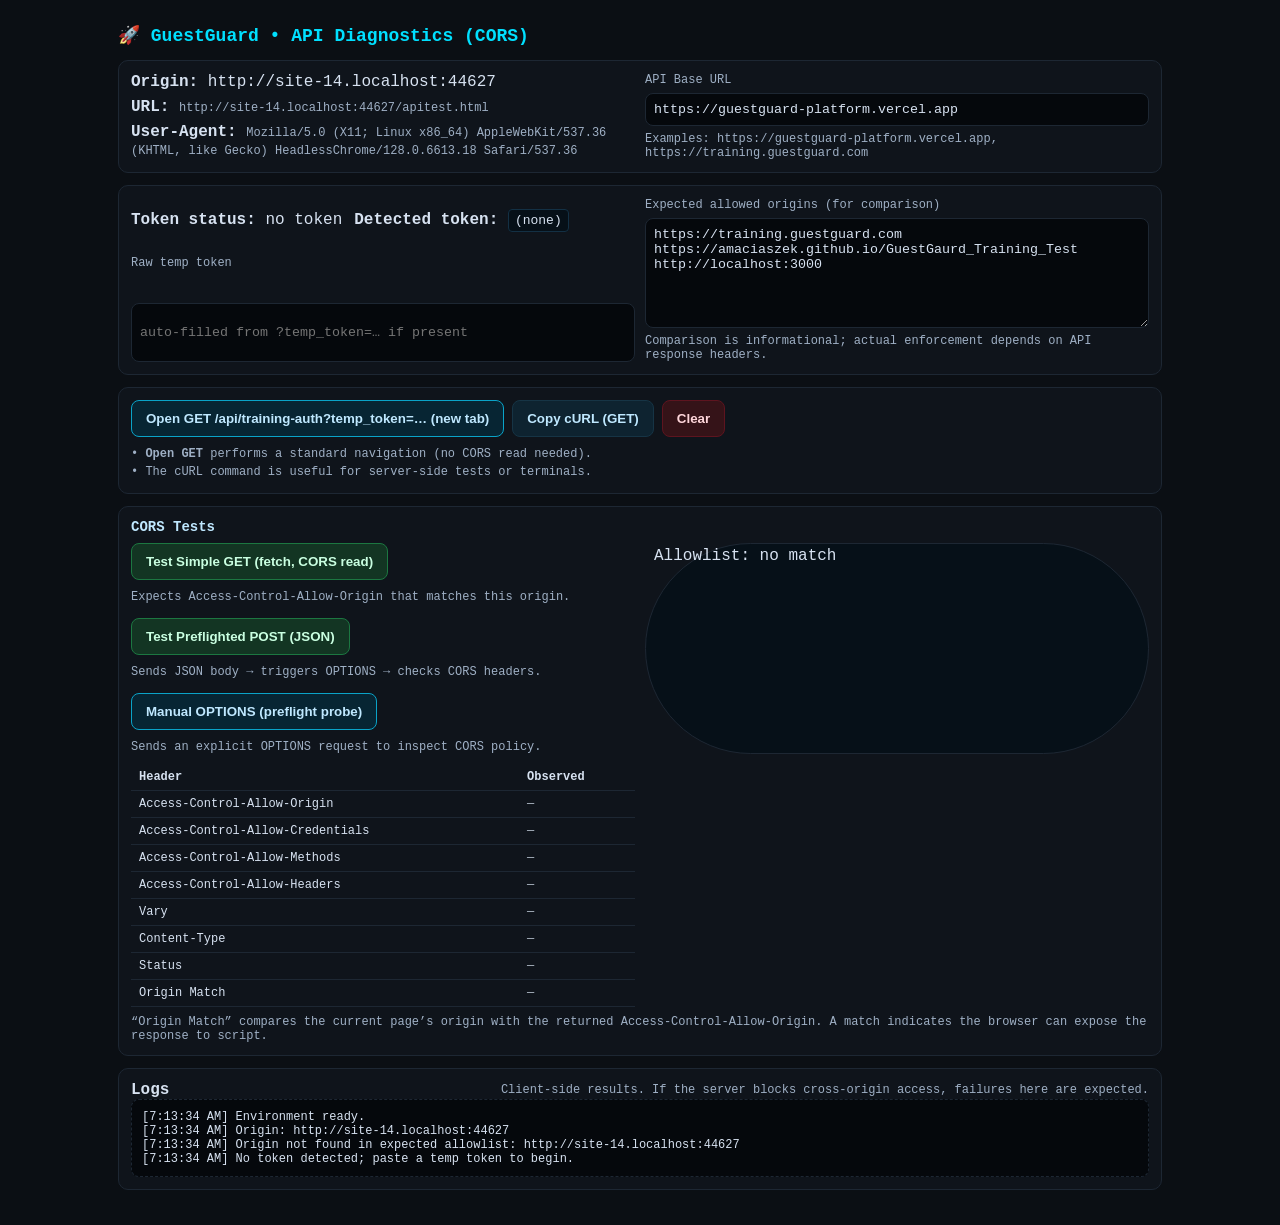
==== commit c106c50b: "Update apitest.html" ====
--- a/apitest.html
+++ b/apitest.html
@@ -2,144 +2,325 @@
 <html lang="en">
 <head>
   <meta charset="utf-8"/>
-  <title>GuestGuard • API Diagnostics (No-CORS)</title>
+  <title>GuestGuard • API Diagnostics (CORS)</title>
   <meta name="viewport" content="width=device-width,initial-scale=1"/>
   <link rel="icon" href="data:,">
   <style>
-    :root {
+    :root{
       --bg:#0b0f14; --surface:#0f141b; --ink:#d7e2f1; --dim:#9fb0c5;
       --border:#1d2733; --accent:#00e0ff; --good:#7CFCB5; --bad:#ff6b6b;
-      --mono: ui-monospace, SFMono-Regular, Menlo, Consolas, "Courier New", monospace;
+      --warn:#ffd166; --mono: ui-monospace, SFMono-Regular, Menlo, Consolas, "Courier New", monospace;
     }
-    body {margin:0;background:var(--bg);color:var(--ink);font-family:var(--mono)}
-    .wrap {max-width:980px;margin:0 auto;padding:18px}
-    h1 {font-size:18px;color:var(--accent);margin:8px 0 16px}
-    .box {background:var(--surface);border:1px solid var(--border);border-radius:10px;padding:12px;margin:12px 0}
-    .row {display:flex;gap:8px;flex-wrap:wrap;align-items:center}
-    .btn {cursor:pointer;border:1px solid #0aa3c8;border-radius:8px;padding:10px 14px;background:#072533;color:#bfe8ff;font-weight:700}
-    .btn.warn {background:#351318;border-color:#5e141f;color:#ffd6db}
-    .btn.good {background:#133523;border-color:#1c7741;color:#c9ffe1}
-    code.badge {background:#061018;border:1px solid #133044;padding:3px 6px;border-radius:4px}
-    .tiny {color:var(--dim);font-size:12px}
-    .status .ok {color:var(--good);font-weight:700}
-    .status .bad {color:var(--bad);font-weight:700}
-    textarea, input[type=text] {
-      width:100%;background:#05080c;color:var(--ink);
-      border:1px solid var(--border);border-radius:8px;padding:8px;
-      font-family:var(--mono)
+    *{box-sizing:border-box}
+    body{margin:0;background:var(--bg);color:var(--ink);font-family:var(--mono)}
+    .wrap{max-width:1080px;margin:0 auto;padding:18px}
+    h1{font-size:18px;color:var(--accent);margin:6px 0 14px}
+    h2{font-size:14px;color:#bfe8ff;margin:0 0 8px}
+    .box{background:var(--surface);border:1px solid var(--border);border-radius:10px;padding:12px;margin:12px 0}
+    .row{display:flex;gap:8px;flex-wrap:wrap;align-items:center}
+    .grid{display:grid;gap:10px}
+    .grid.two{grid-template-columns:1fr 1fr}
+    @media (max-width:900px){ .grid.two{grid-template-columns:1fr} }
+    .btn{cursor:pointer;border:1px solid #0aa3c8;border-radius:8px;padding:10px 14px;background:#072533;color:#bfe8ff;font-weight:700}
+    .btn.alt{background:#0e2330;border-color:#163445}
+    .btn.warn{background:#351318;border-color:#5e141f;color:#ffd6db}
+    .btn.good{background:#133523;border-color:#1c7741;color:#c9ffe1}
+    input,select,textarea{
+      width:100%;background:#05080c;color:var(--ink);border:1px solid var(--border);
+      border-radius:8px;padding:8px;font-family:var(--mono)
     }
-    .log {white-space:pre-wrap;font-size:12px;background:#05080c;border:1px dashed var(--border);border-radius:8px;padding:10px}
+    textarea{min-height:110px}
+    code.badge{background:#061018;border:1px solid #133044;padding:3px 6px;border-radius:4px}
+    .tiny{color:var(--dim);font-size:12px}
+    .kv{display:grid;gap:6px}
+    .status .ok{color:var(--good);font-weight:700}
+    .status .bad{color:var(--bad);font-weight:700}
+    .status .warn{color:var(--warn);font-weight:700}
+    .log{white-space:pre-wrap;font-size:12px;background:#05080c;border:1px dashed var(--border);border-radius:8px;padding:10px}
+    .pill{display:inline-block;padding:3px 8px;border-radius:999px;border:1px solid var(--border);background:#061018}
+    .table{width:100%;border-collapse:collapse;font-size:12px}
+    .table th,.table td{border-bottom:1px solid var(--border);padding:6px 8px;text-align:left;vertical-align:top}
+    .muted{opacity:.8}
   </style>
 </head>
 <body>
   <div class="wrap">
-    <h1>GuestGuard • API Diagnostics (No-CORS)</h1>
-
+    <h1>🚀 GuestGuard • API Diagnostics (CORS)</h1>
+
+    <!-- Environment -->
+    <div class="box grid two">
+      <div class="kv">
+        <div><strong>Origin:</strong> <span id="origin"></span></div>
+        <div><strong>URL:</strong> <span id="fullurl" class="tiny"></span></div>
+        <div><strong>User-Agent:</strong> <span id="ua" class="tiny"></span></div>
+      </div>
+      <div class="kv">
+        <label class="tiny">API Base URL</label>
+        <input id="baseUrl" value="https://guestguard-platform.vercel.app" />
+        <div class="tiny">Examples: <code>https://guestguard-platform.vercel.app</code>, <code>https://training.guestguard.com</code></div>
+      </div>
+    </div>
+
+    <!-- Token -->
+    <div class="box grid two">
+      <div class="kv">
+        <div class="row" style="gap:12px">
+          <div><strong>Token status:</strong> <span id="tokStatus" class="bad">no token</span></div>
+          <div><strong>Detected token:</strong> <code id="tokMasked" class="badge">(none)</code></div>
+        </div>
+        <label class="tiny" style="margin-top:8px">Raw temp token</label>
+        <input id="tokRaw" placeholder="auto-filled from ?temp_token=… if present" />
+      </div>
+      <div class="kv">
+        <label class="tiny">Expected allowed origins (for comparison)</label>
+        <textarea id="allowlist" spellcheck="false">https://training.guestguard.com
+https://amaciaszek.github.io/GuestGaurd_Training_Test
+http://localhost:3000</textarea>
+        <div class="tiny">Comparison is informational; actual enforcement depends on API response headers.</div>
+      </div>
+    </div>
+
+    <!-- Actions -->
     <div class="box">
       <div class="row">
-        <div><strong>Origin:</strong> <span id="origin"></span></div>
-        <div><strong>URL:</strong> <span id="fullurl" class="tiny"></span></div>
-      </div>
-      <div class="row" style="margin-top:6px">
-        <div><strong>Token status:</strong> <span id="tokStatus" class="bad">no token</span></div>
-        <div><strong>Detected token:</strong> <code id="tokMasked" class="badge">(none)</code></div>
-      </div>
-      <div style="margin-top:8px">
-        <label class="tiny">Raw token</label>
-        <input type="text" id="tokRaw" placeholder="paste or auto-filled…"/>
-      </div>
-    </div>
-
+        <button id="btnOpenGET" class="btn">Open GET /api/training-auth?temp_token=… (new tab)</button>
+        <button id="btnCopyCurl" class="btn alt">Copy cURL (GET)</button>
+        <button id="btnClear" class="btn warn">Clear</button>
+      </div>
+      <div class="tiny" style="margin-top:8px;line-height:1.5">
+        • <strong>Open GET</strong> performs a standard navigation (no CORS read needed).<br>
+        • The cURL command is useful for server-side tests or terminals.
+      </div>
+    </div>
+
+    <!-- CORS Tests -->
     <div class="box">
-      <div class="row">
-        <button id="openGet" class="btn">Open GET /api/training-auth?temp_token=… (new tab)</button>
-        <button id="sendBeacon" class="btn good">POST (sendBeacon, no preflight)</button>
-        <button id="copyCurl" class="btn">Copy cURL (GET)</button>
-        <button id="clear" class="btn warn">Clear</button>
-      </div>
-      <div class="tiny" style="margin-top:8px;line-height:1.5">
-        • <strong>Open GET</strong> performs a standard navigation, allowing the server to handle redirects or flows (no CORS restrictions).<br>
-        • <strong>sendBeacon</strong> issues a <code>text/plain</code> POST, which avoids preflight; response visibility is blocked by browser policy.<br>
-        • If both fail, the API origin must explicitly allow this site or the call must run server-side.
-      </div>
-    </div>
-
+      <h2>CORS Tests</h2>
+      <div class="grid two">
+        <div class="kv">
+          <div class="row" style="gap:10px;align-items:flex-start">
+            <button id="btnTestSimpleGET" class="btn good">Test Simple GET (fetch, CORS read)</button>
+            <span class="tiny">Expects <code>Access-Control-Allow-Origin</code> that matches this origin.</span>
+          </div>
+          <div class="row" style="gap:10px;align-items:flex-start;margin-top:8px">
+            <button id="btnTestPreflight" class="btn good">Test Preflighted POST (JSON)</button>
+            <span class="tiny">Sends JSON body → triggers OPTIONS → checks CORS headers.</span>
+          </div>
+          <div class="row" style="gap:10px;align-items:flex-start;margin-top:8px">
+            <button id="btnManualOPTIONS" class="btn">Manual OPTIONS (preflight probe)</button>
+            <span class="tiny">Sends an explicit <code>OPTIONS</code> request to inspect CORS policy.</span>
+          </div>
+        </div>
+        <div class="kv">
+          <table class="table">
+            <thead>
+              <tr><th>Header</th><th>Observed</th></tr>
+            </thead>
+            <tbody id="hdrTable">
+              <tr><td>Access-Control-Allow-Origin</td><td id="h-acao" class="muted">—</td></tr>
+              <tr><td>Access-Control-Allow-Credentials</td><td id="h-acac" class="muted">—</td></tr>
+              <tr><td>Access-Control-Allow-Methods</td><td id="h-acam" class="muted">—</td></tr>
+              <tr><td>Access-Control-Allow-Headers</td><td id="h-acah" class="muted">—</td></tr>
+              <tr><td>Vary</td><td id="h-vary" class="muted">—</td></tr>
+              <tr><td>Content-Type</td><td id="h-ct" class="muted">—</td></tr>
+              <tr><td>Status</td><td id="h-status" class="muted">—</td></tr>
+              <tr><td>Origin Match</td><td id="h-match" class="muted">—</td></tr>
+            </tbody>
+          </table>
+        </div>
+      </div>
+      <div class="tiny" style="margin-top:8px">
+        “Origin Match” compares the current page’s origin with the returned <code>Access-Control-Allow-Origin</code>. A match indicates the browser can expose the response to script.
+      </div>
+    </div>
+
+    <!-- Logs -->
     <div class="box">
       <div class="row" style="justify-content:space-between;align-items:center">
         <strong>Logs</strong>
-        <span class="tiny">Client-side only. Failures here are expected when the API blocks cross-origin access.</span>
+        <span class="tiny">Client-side results. If the server blocks cross-origin access, failures here are expected.</span>
       </div>
       <div id="log" class="log"></div>
-    </div>
-
-    <div class="box">
-      <strong>Training progress / certification</strong>
-      <div class="tiny" style="margin-top:6px;line-height:1.6">
-        Until the API enables this origin, progress can be stored locally.  
-        Consider providing an <em>Export Progress JSON</em> button.  
-        The backend route (e.g. <code>/api/update-progress</code>) updates the PROFILES table and certification flag.  
-        Once all modules and the final exam meet completion thresholds, <code>is_inspector</code> becomes <code>true</code> server-side.
-      </div>
     </div>
   </div>
 
   <script>
     (function(){
       const $ = id => document.getElementById(id);
-      const log = msg => $('log').textContent += `[${new Date().toLocaleTimeString()}] ${msg}\n`;
-
-      const params = new URLSearchParams(location.search);
-      const token = (params.get('temp_token') || '').trim();
-
+      const now = ()=> new Date().toLocaleTimeString();
+      const log = (m)=>{ $('log').textContent += `[${now()}] ${m}\n`; };
+      const mask = t => !t ? '(none)' : (t.length>16 ? `${t.slice(0,8)}…${t.slice(-8)}` : t);
+
+      // Env
       $('origin').textContent = location.origin;
       $('fullurl').textContent = location.href;
-
-      const mask = t => !t ? '(none)' : (t.length > 16 ? `${t.slice(0,8)}…${t.slice(-8)}` : t);
-      const updateToken = t => {
-        $('tokRaw').value = t;
-        $('tokMasked').textContent = mask(t);
-        const ok = !!t;
-        $('tokStatus').textContent = ok ? 'token detected' : 'no token';
-        $('tokStatus').className = ok ? 'ok' : 'bad';
-      };
-      updateToken(token);
-
-      $('tokRaw').addEventListener('input', ()=> updateToken($('tokRaw').value.trim()));
-
-      $('openGet').addEventListener('click', ()=>{
-        const t = $('tokRaw').value.trim();
-        if (!t) return log('Open GET aborted: no token');
-        const url = `https://guestguard-platform.vercel.app/api/training-auth?temp_token=${encodeURIComponent(t)}`;
+      $('ua').textContent = navigator.userAgent;
+
+      // Token seed
+      const params = new URLSearchParams(location.search);
+      const seedToken = (params.get('temp_token')||'').trim();
+
+      function setToken(t){
+        $('tokRaw').value = t || '';
+        $('tokMasked').textContent = mask(t || '');
+        const st = $('tokStatus');
+        if (t){ st.textContent = 'token detected'; st.className = 'ok'; }
+        else  { st.textContent = 'no token';        st.className = 'bad'; }
+      }
+      setToken(seedToken);
+      $('tokRaw').addEventListener('input', ()=> setToken($('tokRaw').value.trim()));
+
+      function allowedList(){
+        return $('allowlist').value
+          .split('\n')
+          .map(s=>s.trim())
+          .filter(Boolean);
+      }
+
+      // Header table helpers
+      function setHdr(id, val){ $(id).textContent = val || '—'; $(id).classList.toggle('muted', !val); }
+      function clearHdrs(){
+        ['h-acao','h-acac','h-acam','h-acah','h-vary','h-ct','h-status','h-match'].forEach(k=>setHdr(k,''));
+      }
+      function applyHeadersToTable(resp){
+        setHdr('h-status', `${resp.status} ${resp.statusText}`);
+        setHdr('h-ct', resp.headers.get('Content-Type'));
+        setHdr('h-acao', resp.headers.get('Access-Control-Allow-Origin'));
+        setHdr('h-acac', resp.headers.get('Access-Control-Allow-Credentials'));
+        setHdr('h-acam', resp.headers.get('Access-Control-Allow-Methods'));
+        setHdr('h-acah', resp.headers.get('Access-Control-Allow-Headers'));
+        setHdr('h-vary', resp.headers.get('Vary'));
+        const acao = resp.headers.get('Access-Control-Allow-Origin');
+        const match = acao === '*' ? 'matches (*)' : (acao === location.origin ? 'matches this origin' : 'no match');
+        const cls = (acao === '*' || acao === location.origin) ? 'ok' : (acao ? 'warn' : 'bad');
+        const cell = $('h-match');
+        cell.textContent = acao ? match : '—';
+        cell.className = cls;
+      }
+
+      function base(){ return $('baseUrl').value.trim().replace(/\/+$/,''); }
+      function token(){ return $('tokRaw').value.trim(); }
+
+      // Actions
+      $('btnOpenGET').addEventListener('click', ()=>{
+        const t = token(); if(!t){ log('Open GET aborted: no token'); return; }
+        const url = `${base()}/api/training-auth?temp_token=${encodeURIComponent(t)}`;
         log(`Navigating to: ${url}`);
-        window.open(url, '_blank', 'noopener');
+        try{ window.open(url, '_blank', 'noopener'); }catch(e){ log('Open failed: '+e.message); }
       });
 
-      $('sendBeacon').addEventListener('click', ()=>{
-        const t = $('tokRaw').value.trim();
-        if (!t) return log('sendBeacon aborted: no token');
-        const payload = `temp_token=${encodeURIComponent(t)}`;
-        const ok = navigator.sendBeacon('https://guestguard-platform.vercel.app/api/training-auth', new Blob([payload], {type:'text/plain;charset=UTF-8'}));
-        log(ok ? 'sendBeacon dispatched (no response visible by design).' : 'sendBeacon rejected by browser.');
+      $('btnCopyCurl').addEventListener('click', async()=>{
+        const t = token(); if(!t){ log('Copy cURL aborted: no token'); return; }
+        const cmd = `curl -i "${base()}/api/training-auth?temp_token=${t}"`;
+        try{ await navigator.clipboard.writeText(cmd); log('cURL copied to clipboard.'); }
+        catch{ log('Clipboard failed. Here is the cURL:\n'+cmd); }
       });
 
-      $('copyCurl').addEventListener('click', async()=>{
-        const t = $('tokRaw').value.trim();
-        if (!t) return log('Copy cURL aborted: no token');
-        const cmd = `curl -i "https://guestguard-platform.vercel.app/api/training-auth?temp_token=${t}"`;
-        try { await navigator.clipboard.writeText(cmd); log('cURL copied to clipboard.'); }
-        catch { log('Clipboard copy failed. cURL:\n' + cmd); }
-      });
-
-      $('clear').addEventListener('click', ()=>{
-        updateToken('');
+      $('btnClear').addEventListener('click', ()=>{
+        setToken('');
+        clearHdrs();
+        $('log').textContent = '';
         log('Cleared.');
       });
 
-      log('GET / (basic connectivity)…');
-      fetch('.', {method:'GET'})
-        .then(r => log(`Status: ${r.status}  (browser handled)`))
-        .catch(e => log('Local GET failed: ' + e.message));
-      log('Ready. Use the controls above.');
+      // Tests
+      async function testSimpleGET(){
+        clearHdrs();
+        const t = token(); if(!t){ log('Simple GET aborted: no token'); return; }
+        const url = `${base()}/api/training-auth?temp_token=${encodeURIComponent(t)}`;
+        log(`Simple GET (mode:cors) → ${url}`);
+        try{
+          const resp = await fetch(url, { method:'GET', mode:'cors', credentials:'omit', headers:{ 'Accept':'application/json' } });
+          applyHeadersToTable(resp);
+          if (!resp.ok){
+            log(`GET status: ${resp.status} ${resp.statusText}`);
+          } else {
+            // Only attempt to parse if CORS allows; otherwise a TypeError would have happened earlier.
+            let preview = '';
+            try{
+              const data = await resp.clone().json();
+              preview = JSON.stringify(data, null, 2).slice(0, 800);
+            }catch{ preview = '(non-JSON or empty body)'; }
+            log('GET ok. Header table updated. Body preview:\n' + preview);
+          }
+        }catch(e){
+          log('GET failed (likely CORS or network): ' + e.message);
+          setHdr('h-status', 'fetch error'); $('h-status').className='bad';
+        }
+      }
+
+      async function testPreflightedPOST(){
+        clearHdrs();
+        const t = token(); if(!t){ log('Preflighted POST aborted: no token'); return; }
+        const url = `${base()}/api/training-auth`;
+        const body = JSON.stringify({ temp_token: t });
+        log(`Preflighted POST (JSON) → ${url}`);
+        try{
+          const resp = await fetch(url, {
+            method:'POST',
+            mode:'cors',
+            credentials:'omit',
+            headers:{ 'Content-Type':'application/json', 'Accept':'application/json' },
+            body
+          });
+          applyHeadersToTable(resp);
+          let preview = '';
+          try{
+            const data = await resp.clone().json();
+            preview = JSON.stringify(data, null, 2).slice(0, 800);
+          }catch{ preview = '(non-JSON or empty body)'; }
+          log(`POST status: ${resp.status} ${resp.statusText}\nBody preview:\n${preview}`);
+        }catch(e){
+          log('POST failed (likely CORS or network): ' + e.message);
+          setHdr('h-status', 'fetch error'); $('h-status').className='bad';
+        }
+      }
+
+      async function manualOPTIONS(){
+        clearHdrs();
+        const url = `${base()}/api/training-auth`;
+        log(`Manual OPTIONS → ${url}`);
+        try{
+          // Typical preflight headers the browser would send for a JSON POST
+          const resp = await fetch(url, {
+            method:'OPTIONS',
+            mode:'cors',
+            credentials:'omit',
+            headers:{
+              'Access-Control-Request-Method':'POST',
+              'Access-Control-Request-Headers':'content-type, accept',
+              'Origin': location.origin
+            }
+          });
+          applyHeadersToTable(resp);
+          log(`OPTIONS status: ${resp.status} ${resp.statusText}`);
+        }catch(e){
+          log('OPTIONS failed (likely blocked): ' + e.message);
+          setHdr('h-status', 'fetch error'); $('h-status').className='bad';
+        }
+      }
+
+      $('btnTestSimpleGET').addEventListener('click', testSimpleGET);
+      $('btnTestPreflight').addEventListener('click', testPreflightedPOST);
+      $('btnManualOPTIONS').addEventListener('click', manualOPTIONS);
+
+      // Startup info and quick checks
+      (function boot(){
+        const list = allowedList();
+        const matchInfo = list.includes(location.origin)
+          ? `Origin appears in expected allowlist: ${location.origin}`
+          : `Origin not found in expected allowlist: ${location.origin}`;
+        const pill = document.createElement('span');
+        pill.className = 'pill ' + (list.includes(location.origin)?'ok':'warn');
+        pill.textContent = list.includes(location.origin) ? 'Allowlist: contains this origin' : 'Allowlist: no match';
+        $('hdrTable').parentElement.parentElement.insertAdjacentElement('beforebegin', pill);
+
+        log('Environment ready.');
+        log(`Origin: ${location.origin}`);
+        log(matchInfo);
+        if (seedToken) log('Token detected from URL. Ready to run tests.');
+        else log('No token detected; paste a temp token to begin.');
+      })();
     })();
   </script>
 </body>
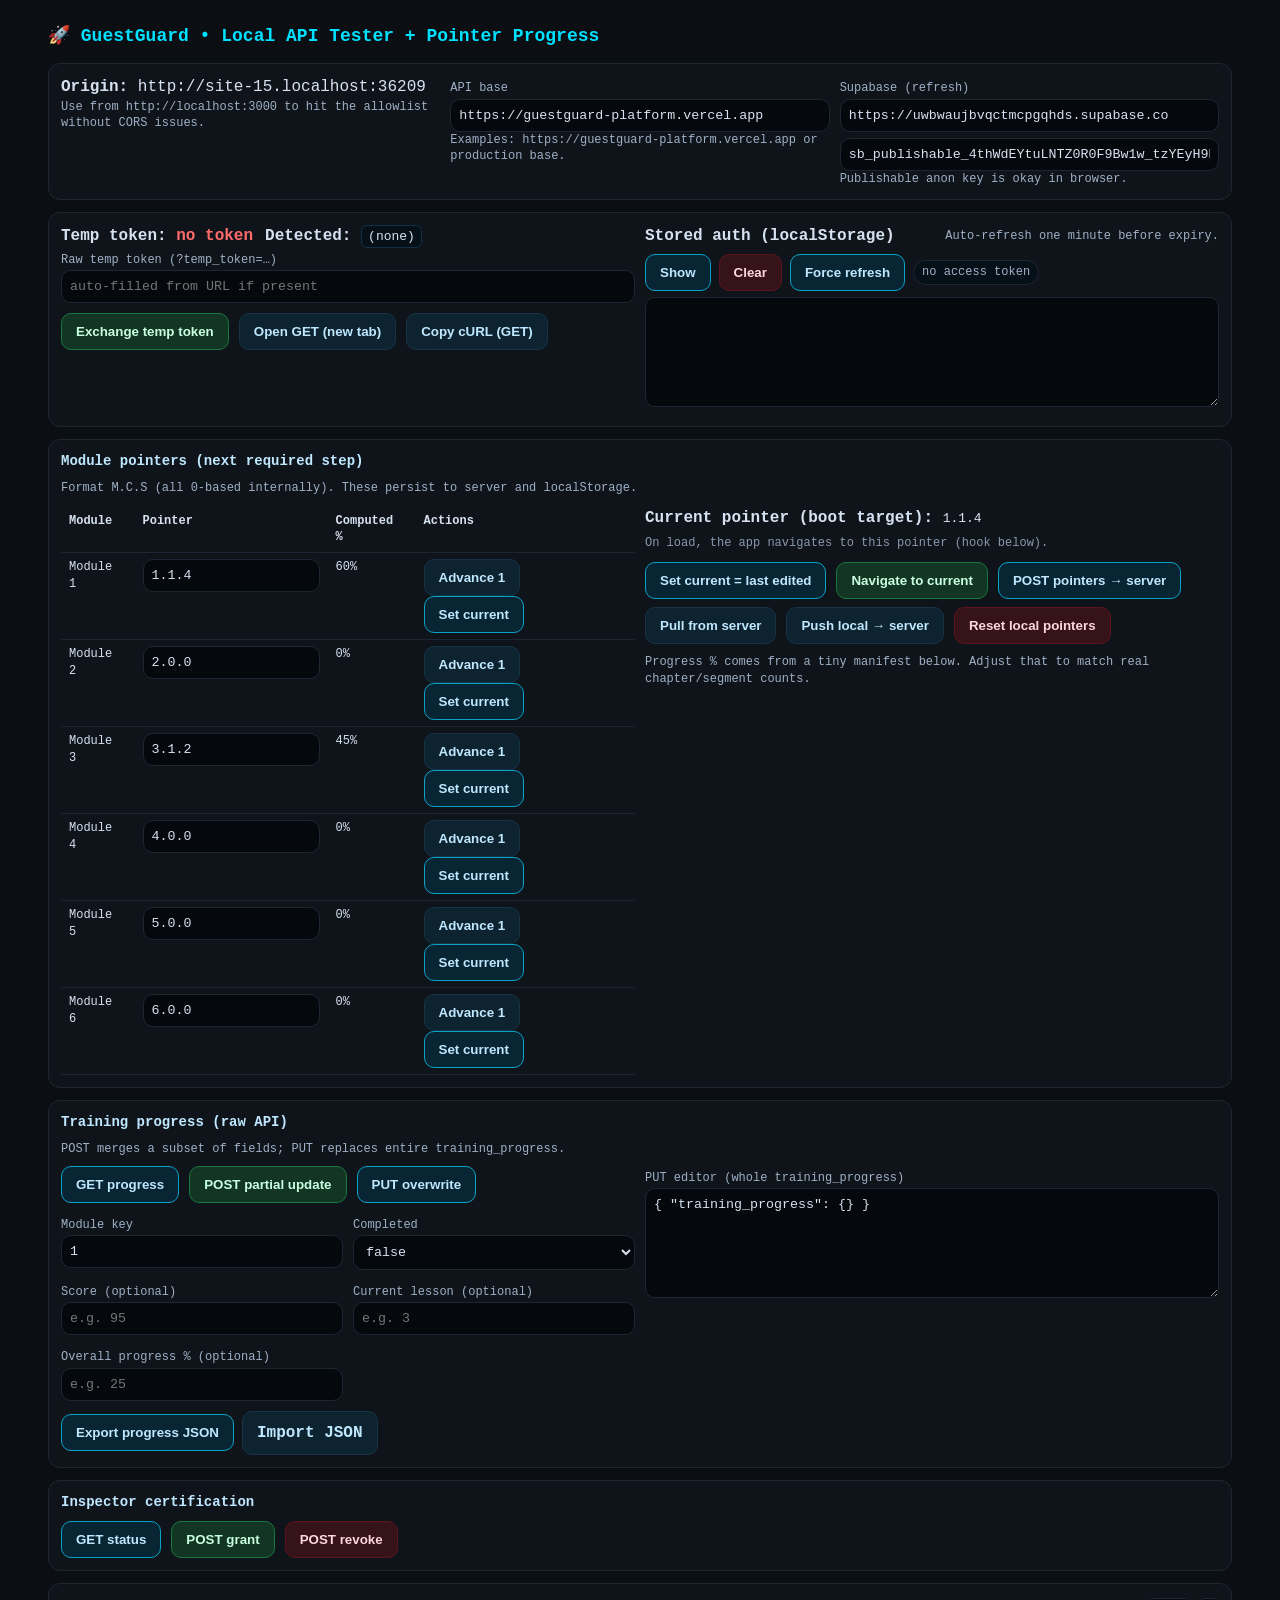
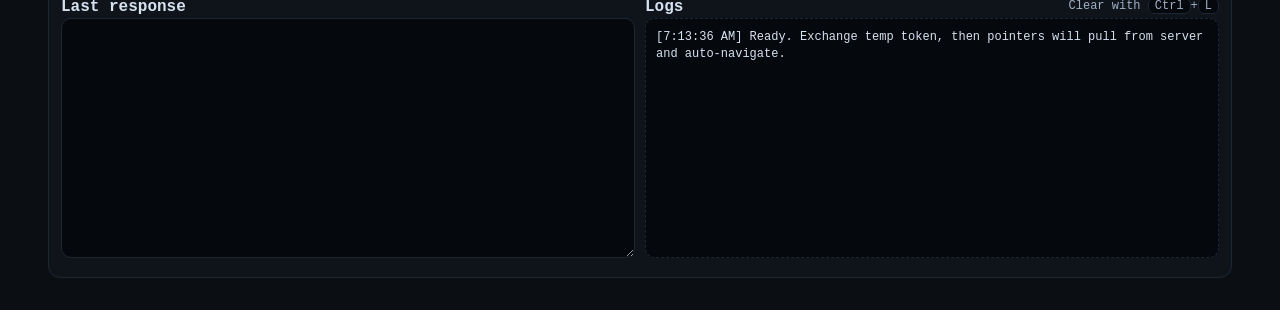
==== commit 00d54f6b: "a" ====
--- a/apitest.html
+++ b/apitest.html
@@ -2,326 +2,704 @@
 <html lang="en">
 <head>
   <meta charset="utf-8"/>
-  <title>GuestGuard • API Diagnostics (CORS)</title>
+  <title>GuestGuard • Local API Tester + Pointer Progress</title>
   <meta name="viewport" content="width=device-width,initial-scale=1"/>
   <link rel="icon" href="data:,">
   <style>
     :root{
       --bg:#0b0f14; --surface:#0f141b; --ink:#d7e2f1; --dim:#9fb0c5;
-      --border:#1d2733; --accent:#00e0ff; --good:#7CFCB5; --bad:#ff6b6b;
-      --warn:#ffd166; --mono: ui-monospace, SFMono-Regular, Menlo, Consolas, "Courier New", monospace;
+      --border:#1d2733; --accent:#00e0ff; --good:#7CFCB5; --bad:#ff6b6b; --warn:#ffd166;
+      --mono: ui-monospace, SFMono-Regular, Menlo, Consolas, "Courier New", monospace;
     }
     *{box-sizing:border-box}
-    body{margin:0;background:var(--bg);color:var(--ink);font-family:var(--mono)}
-    .wrap{max-width:1080px;margin:0 auto;padding:18px}
+    body{margin:0;background:var(--bg);color:var(--ink);font-family:var(--mono);line-height:1.4}
+    .wrap{max-width:1220px;margin:0 auto;padding:18px}
     h1{font-size:18px;color:var(--accent);margin:6px 0 14px}
     h2{font-size:14px;color:#bfe8ff;margin:0 0 8px}
-    .box{background:var(--surface);border:1px solid var(--border);border-radius:10px;padding:12px;margin:12px 0}
-    .row{display:flex;gap:8px;flex-wrap:wrap;align-items:center}
+    .box{background:var(--surface);border:1px solid var(--border);border-radius:12px;padding:12px;margin:12px 0}
+    .row{display:flex;gap:10px;flex-wrap:wrap;align-items:center}
     .grid{display:grid;gap:10px}
-    .grid.two{grid-template-columns:1fr 1fr}
-    @media (max-width:900px){ .grid.two{grid-template-columns:1fr} }
-    .btn{cursor:pointer;border:1px solid #0aa3c8;border-radius:8px;padding:10px 14px;background:#072533;color:#bfe8ff;font-weight:700}
+    .two{grid-template-columns:1fr 1fr}
+    .three{grid-template-columns:1fr 1fr 1fr}
+    @media (max-width:1000px){ .two,.three{grid-template-columns:1fr} }
+    .btn{cursor:pointer;border:1px solid #0aa3c8;border-radius:10px;padding:10px 14px;background:#072533;color:#bfe8ff;font-weight:700}
     .btn.alt{background:#0e2330;border-color:#163445}
     .btn.warn{background:#351318;border-color:#5e141f;color:#ffd6db}
     .btn.good{background:#133523;border-color:#1c7741;color:#c9ffe1}
+    .btn:disabled{opacity:.55;cursor:not-allowed}
     input,select,textarea{
       width:100%;background:#05080c;color:var(--ink);border:1px solid var(--border);
-      border-radius:8px;padding:8px;font-family:var(--mono)
+      border-radius:10px;padding:8px;font-family:var(--mono)
     }
     textarea{min-height:110px}
-    code.badge{background:#061018;border:1px solid #133044;padding:3px 6px;border-radius:4px}
+    code.badge{background:#061018;border:1px solid #133044;padding:3px 6px;border-radius:6px}
     .tiny{color:var(--dim);font-size:12px}
-    .kv{display:grid;gap:6px}
-    .status .ok{color:var(--good);font-weight:700}
-    .status .bad{color:var(--bad);font-weight:700}
-    .status .warn{color:var(--warn);font-weight:700}
-    .log{white-space:pre-wrap;font-size:12px;background:#05080c;border:1px dashed var(--border);border-radius:8px;padding:10px}
+    .ok{color:var(--good);font-weight:700}
+    .bad{color:var(--bad);font-weight:700}
+    .warn{color:var(--warn);font-weight:700}
     .pill{display:inline-block;padding:3px 8px;border-radius:999px;border:1px solid var(--border);background:#061018}
+    .log{white-space:pre-wrap;font-size:12px;background:#05080c;border:1px dashed var(--border);border-radius:10px;padding:10px}
+    .kbd{border:1px solid var(--border);background:#05080c;border-radius:6px;padding:0 6px}
     .table{width:100%;border-collapse:collapse;font-size:12px}
     .table th,.table td{border-bottom:1px solid var(--border);padding:6px 8px;text-align:left;vertical-align:top}
-    .muted{opacity:.8}
+    .muted{opacity:.85}
+    .mono{font-family:var(--mono)}
   </style>
 </head>
 <body>
-  <div class="wrap">
-    <h1>🚀 GuestGuard • API Diagnostics (CORS)</h1>
-
-    <!-- Environment -->
-    <div class="box grid two">
-      <div class="kv">
-        <div><strong>Origin:</strong> <span id="origin"></span></div>
-        <div><strong>URL:</strong> <span id="fullurl" class="tiny"></span></div>
-        <div><strong>User-Agent:</strong> <span id="ua" class="tiny"></span></div>
-      </div>
-      <div class="kv">
-        <label class="tiny">API Base URL</label>
-        <input id="baseUrl" value="https://guestguard-platform.vercel.app" />
-        <div class="tiny">Examples: <code>https://guestguard-platform.vercel.app</code>, <code>https://training.guestguard.com</code></div>
-      </div>
-    </div>
-
-    <!-- Token -->
-    <div class="box grid two">
-      <div class="kv">
-        <div class="row" style="gap:12px">
-          <div><strong>Token status:</strong> <span id="tokStatus" class="bad">no token</span></div>
-          <div><strong>Detected token:</strong> <code id="tokMasked" class="badge">(none)</code></div>
+<div class="wrap">
+  <h1>🚀 GuestGuard • Local API Tester + Pointer Progress</h1>
+
+  <!-- ENV / CONFIG -->
+  <div class="box grid three">
+    <div>
+      <div><strong>Origin:</strong> <span id="origin"></span></div>
+      <div class="tiny">Use from <code>http://localhost:3000</code> to hit the allowlist without CORS issues.</div>
+    </div>
+    <div>
+      <label class="tiny">API base</label>
+      <input id="baseUrl" value="https://guestguard-platform.vercel.app"/>
+      <div class="tiny">Examples: <code>https://guestguard-platform.vercel.app</code> or production base.</div>
+    </div>
+    <div>
+      <label class="tiny">Supabase (refresh)</label>
+      <input id="supabaseUrl" value="https://uwbwaujbvqctmcpgqhds.supabase.co"/>
+      <input id="supabaseAnon" style="margin-top:6px"
+             value="sb_publishable_4thWdEYtuLNTZ0R0F9Bw1w_tzYEyH9R"/>
+      <div class="tiny">Publishable anon key is okay in browser.</div>
+    </div>
+  </div>
+
+  <!-- TEMP TOKEN / EXCHANGE -->
+  <div class="box grid two">
+    <div>
+      <div class="row" style="gap:12px">
+        <div><strong>Temp token:</strong> <span id="tokStatus" class="bad">no token</span></div>
+        <div><strong>Detected:</strong> <code id="tokMasked" class="badge">(none)</code></div>
+      </div>
+      <label class="tiny" style="margin-top:8px">Raw temp token (?temp_token=…)</label>
+      <input id="tokRaw" placeholder="auto-filled from URL if present"/>
+      <div class="row" style="margin-top:10px">
+        <button id="btnExchange" class="btn good">Exchange temp token</button>
+        <button id="btnOpenGET" class="btn alt">Open GET (new tab)</button>
+        <button id="btnCurlGET" class="btn alt">Copy cURL (GET)</button>
+      </div>
+    </div>
+    <div>
+      <div class="row" style="justify-content:space-between;align-items:center">
+        <strong>Stored auth (localStorage)</strong>
+        <div class="tiny">Auto-refresh one minute before expiry.</div>
+      </div>
+      <div class="row" style="gap:8px;margin:6px 0">
+        <button id="btnShowAuth" class="btn">Show</button>
+        <button id="btnClearAuth" class="btn warn">Clear</button>
+        <button id="btnForceRefresh" class="btn">Force refresh</button>
+        <span id="expClock" class="tiny pill">—</span>
+      </div>
+      <textarea id="authDump" readonly></textarea>
+    </div>
+  </div>
+
+  <!-- POINTER STATE -->
+  <div class="box">
+    <h2>Module pointers (next required step)</h2>
+    <div class="tiny">Format <code>M.C.S</code> (all 0-based internally). These persist to server and localStorage.</div>
+
+    <div class="grid two" style="margin-top:10px">
+      <div>
+        <table class="table mono">
+          <thead><tr><th>Module</th><th>Pointer</th><th>Computed %</th><th>Actions</th></tr></thead>
+          <tbody id="ptrRows">
+            <!-- rows inserted by JS -->
+          </tbody>
+        </table>
+      </div>
+      <div>
+        <div><strong>Current pointer (boot target):</strong> <code id="currentPtr">(unset)</code></div>
+        <div class="tiny muted" style="margin:6px 0 10px">On load, the app navigates to this pointer (hook below).</div>
+        <div class="row">
+          <button id="btnSetCurrentFromActive" class="btn">Set current = last edited</button>
+          <button id="btnNavigate" class="btn good">Navigate to current</button>
+          <button id="btnSaveAll" class="btn">POST pointers → server</button>
         </div>
-        <label class="tiny" style="margin-top:8px">Raw temp token</label>
-        <input id="tokRaw" placeholder="auto-filled from ?temp_token=… if present" />
-      </div>
-      <div class="kv">
-        <label class="tiny">Expected allowed origins (for comparison)</label>
-        <textarea id="allowlist" spellcheck="false">https://training.guestguard.com
-https://amaciaszek.github.io/GuestGaurd_Training_Test
-http://localhost:3000</textarea>
-        <div class="tiny">Comparison is informational; actual enforcement depends on API response headers.</div>
-      </div>
-    </div>
-
-    <!-- Actions -->
-    <div class="box">
-      <div class="row">
-        <button id="btnOpenGET" class="btn">Open GET /api/training-auth?temp_token=… (new tab)</button>
-        <button id="btnCopyCurl" class="btn alt">Copy cURL (GET)</button>
-        <button id="btnClear" class="btn warn">Clear</button>
-      </div>
-      <div class="tiny" style="margin-top:8px;line-height:1.5">
-        • <strong>Open GET</strong> performs a standard navigation (no CORS read needed).<br>
-        • The cURL command is useful for server-side tests or terminals.
-      </div>
-    </div>
-
-    <!-- CORS Tests -->
-    <div class="box">
-      <h2>CORS Tests</h2>
-      <div class="grid two">
-        <div class="kv">
-          <div class="row" style="gap:10px;align-items:flex-start">
-            <button id="btnTestSimpleGET" class="btn good">Test Simple GET (fetch, CORS read)</button>
-            <span class="tiny">Expects <code>Access-Control-Allow-Origin</code> that matches this origin.</span>
+        <div class="row" style="margin-top:8px">
+          <button id="btnPullServer" class="btn alt">Pull from server</button>
+          <button id="btnPushServer" class="btn alt">Push local → server</button>
+          <button id="btnResetLocal" class="btn warn">Reset local pointers</button>
+        </div>
+        <div class="tiny" style="margin-top:10px">
+          Progress % comes from a tiny manifest below. Adjust that to match real chapter/segment counts.
+        </div>
+      </div>
+    </div>
+  </div>
+
+  <!-- TRAINING PROGRESS (original controls still available) -->
+  <div class="box">
+    <h2>Training progress (raw API)</h2>
+    <div class="tiny" style="margin-bottom:8px">POST merges a subset of fields; PUT replaces entire <code>training_progress</code>.</div>
+
+    <div class="grid two">
+      <div>
+        <div class="row">
+          <button id="btnGetProgress" class="btn">GET progress</button>
+          <button id="btnPostProgress" class="btn good">POST partial update</button>
+          <button id="btnPutProgress" class="btn">PUT overwrite</button>
+        </div>
+
+        <div class="grid two" style="margin-top:10px">
+          <div>
+            <label class="tiny">Module key</label>
+            <input id="modKey" value="1"/>
           </div>
-          <div class="row" style="gap:10px;align-items:flex-start;margin-top:8px">
-            <button id="btnTestPreflight" class="btn good">Test Preflighted POST (JSON)</button>
-            <span class="tiny">Sends JSON body → triggers OPTIONS → checks CORS headers.</span>
+          <div>
+            <label class="tiny">Completed</label>
+            <select id="modCompleted">
+              <option>false</option>
+              <option>true</option>
+            </select>
           </div>
-          <div class="row" style="gap:10px;align-items:flex-start;margin-top:8px">
-            <button id="btnManualOPTIONS" class="btn">Manual OPTIONS (preflight probe)</button>
-            <span class="tiny">Sends an explicit <code>OPTIONS</code> request to inspect CORS policy.</span>
+          <div>
+            <label class="tiny">Score (optional)</label>
+            <input id="modScore" placeholder="e.g. 95"/>
+          </div>
+          <div>
+            <label class="tiny">Current lesson (optional)</label>
+            <input id="modLesson" placeholder="e.g. 3"/>
+          </div>
+          <div>
+            <label class="tiny">Overall progress % (optional)</label>
+            <input id="overallPct" placeholder="e.g. 25"/>
           </div>
         </div>
-        <div class="kv">
-          <table class="table">
-            <thead>
-              <tr><th>Header</th><th>Observed</th></tr>
-            </thead>
-            <tbody id="hdrTable">
-              <tr><td>Access-Control-Allow-Origin</td><td id="h-acao" class="muted">—</td></tr>
-              <tr><td>Access-Control-Allow-Credentials</td><td id="h-acac" class="muted">—</td></tr>
-              <tr><td>Access-Control-Allow-Methods</td><td id="h-acam" class="muted">—</td></tr>
-              <tr><td>Access-Control-Allow-Headers</td><td id="h-acah" class="muted">—</td></tr>
-              <tr><td>Vary</td><td id="h-vary" class="muted">—</td></tr>
-              <tr><td>Content-Type</td><td id="h-ct" class="muted">—</td></tr>
-              <tr><td>Status</td><td id="h-status" class="muted">—</td></tr>
-              <tr><td>Origin Match</td><td id="h-match" class="muted">—</td></tr>
-            </tbody>
-          </table>
+
+        <div class="row" style="gap:8px;margin-top:10px">
+          <button id="btnExport" class="btn">Export progress JSON</button>
+          <label class="btn alt" style="cursor:pointer">
+            Import JSON <input id="fileImport" type="file" accept="application/json" style="display:none">
+          </label>
         </div>
       </div>
-      <div class="tiny" style="margin-top:8px">
-        “Origin Match” compares the current page’s origin with the returned <code>Access-Control-Allow-Origin</code>. A match indicates the browser can expose the response to script.
-      </div>
-    </div>
-
-    <!-- Logs -->
-    <div class="box">
+
+      <div>
+        <label class="tiny">PUT editor (whole training_progress)</label>
+        <textarea id="reqBody">{ "training_progress": {} }</textarea>
+      </div>
+    </div>
+  </div>
+
+  <!-- INSPECTOR CERT -->
+  <div class="box">
+    <h2>Inspector certification</h2>
+    <div class="row">
+      <button id="btnGetCert" class="btn">GET status</button>
+      <button id="btnGrantCert" class="btn good">POST grant</button>
+      <button id="btnRevokeCert" class="btn warn">POST revoke</button>
+    </div>
+  </div>
+
+  <!-- OUTPUT -->
+  <div class="box grid two">
+    <div>
+      <strong>Last response</strong>
+      <textarea id="respDump" readonly style="min-height:240px"></textarea>
+    </div>
+    <div>
       <div class="row" style="justify-content:space-between;align-items:center">
         <strong>Logs</strong>
-        <span class="tiny">Client-side results. If the server blocks cross-origin access, failures here are expected.</span>
-      </div>
-      <div id="log" class="log"></div>
+        <span class="tiny">Clear with <span class="kbd">Ctrl</span>+<span class="kbd">L</span></span>
+      </div>
+      <div id="log" class="log" style="min-height:240px"></div>
     </div>
   </div>
-
-  <script>
-    (function(){
-      const $ = id => document.getElementById(id);
-      const now = ()=> new Date().toLocaleTimeString();
-      const log = (m)=>{ $('log').textContent += `[${now()}] ${m}\n`; };
-      const mask = t => !t ? '(none)' : (t.length>16 ? `${t.slice(0,8)}…${t.slice(-8)}` : t);
-
-      // Env
-      $('origin').textContent = location.origin;
-      $('fullurl').textContent = location.href;
-      $('ua').textContent = navigator.userAgent;
-
-      // Token seed
-      const params = new URLSearchParams(location.search);
-      const seedToken = (params.get('temp_token')||'').trim();
-
-      function setToken(t){
-        $('tokRaw').value = t || '';
-        $('tokMasked').textContent = mask(t || '');
-        const st = $('tokStatus');
-        if (t){ st.textContent = 'token detected'; st.className = 'ok'; }
-        else  { st.textContent = 'no token';        st.className = 'bad'; }
+</div>
+
+<script>
+(function(){
+  // ---------- helpers ----------
+  const $ = id => document.getElementById(id);               // ID helper
+  const qs = sel => document.querySelector(sel);             // CSS selector (first)
+  const qsa = sel => Array.from(document.querySelectorAll(sel)); // CSS selector (all)
+
+  const now = ()=> new Date().toLocaleTimeString();
+  function log(m){ $('log').textContent += `[${now()}] ${m}\n`; $('log').scrollTop = $('log').scrollHeight; }
+  function mask(t){ return !t ? '(none)' : (t.length>16 ? `${t.slice(0,8)}…${t.slice(-8)}` : t); }
+  function clean(obj){
+    Object.keys(obj).forEach(k=>{
+      const v=obj[k];
+      if(v===undefined || v===null || (typeof v==='string' && v==='')) delete obj[k];
+    });
+    return obj;
+  }
+  async function withBusy(btn, fn){
+    const text = btn.textContent; btn.disabled = true; btn.textContent = text + '…';
+    try { await fn(); } finally { btn.disabled = false; btn.textContent = text; }
+  }
+
+  // ---------- env ----------
+  $('origin').textContent = location.origin;
+  function cfg(){
+    return {
+      base: $('baseUrl').value.trim().replace(/\/+$/,''),
+      supa: $('supabaseUrl').value.trim().replace(/\/+$/,''),
+      anon: $('supabaseAnon').value.trim()
+    };
+  }
+
+  // ---------- manifest (chapter → segment counts per module) ----------
+  const manifest = {
+    1: [5, 6, 4], // mod1: 3 chapters (5,6,4 segments)
+    2: [4, 5],
+    3: [3, 4, 4],
+    4: [2, 3],
+    5: [3],
+    6: [2, 2]
+  };
+
+  // ---------- pointer utils ----------
+  const parsePtr = (ptr) => { const [m,c,s] = (ptr||'').split('.').map(Number); return { m, c, s }; };
+  const fmtPtr = (m,c,s) => `${m}.${c}.${s}`;
+  function totalCount(manifest, m){ return (manifest[m]||[]).reduce((a,b)=>a+b,0); }
+  function doneCount(manifest, {m,c,s}){
+    const chapters = manifest[m] || []; if(!chapters.length) return 0;
+    let n=0; for(let i=0;i<c;i++) n+= (chapters[i]||0);
+    return n + s;
+  }
+  function percentFromPtr(manifest, ptr){
+    const p=parsePtr(ptr); const t=totalCount(manifest, p.m)||0; if(!t) return 0;
+    return Math.round((doneCount(manifest, p)/t)*100);
+  }
+  function nextPtr(manifest, ptr){
+    const p=parsePtr(ptr); const chapters=manifest[p.m]||[]; if(!chapters.length) return null;
+    const segs = chapters[p.c] ?? 0;
+    if(p.s + 1 < segs) return fmtPtr(p.m, p.c, p.s+1);
+    if(p.c + 1 < chapters.length) return fmtPtr(p.m, p.c+1, 0);
+    return null; // finished module
+  }
+
+  // ---------- local pointer state ----------
+  const LS_PTRS = 'gg_module_ptrs';   // {"1":"1.1.4","2":"2.0.0",...}
+  const LS_CURR = 'gg_current_ptr';   // "3.1.2"
+
+  function getLocalPtrs(){
+    try{ return JSON.parse(localStorage.getItem(LS_PTRS)||'{}'); }catch{return {}}
+  }
+  function setLocalPtrs(obj){ localStorage.setItem(LS_PTRS, JSON.stringify(obj)); }
+  function getCurrentPtr(){ return localStorage.getItem(LS_CURR) || ''; }
+  function setCurrentPtr(ptr){ localStorage.setItem(LS_CURR, ptr); $('currentPtr').textContent = ptr || '(unset)'; }
+
+  // default pointers if nothing exists:
+  function defaultPtrs(){
+    return { "1":"1.1.4", "2":"2.0.0", "3":"3.1.2", "4":"4.0.0", "5":"5.0.0", "6":"6.0.0" };
+  }
+
+  // ---------- token seed ----------
+  const params = new URLSearchParams(location.search);
+  const seedToken = (params.get('temp_token')||'').trim();
+  function setTempToken(t){
+    $('tokRaw').value = t || '';
+    const ok = !!t;
+    $('tokStatus').textContent = ok ? 'detected' : 'no token';
+    $('tokStatus').className = ok ? 'ok' : 'bad';
+    $('tokMasked').textContent = mask(t);
+  }
+  setTempToken(seedToken);
+  $('tokRaw').addEventListener('input', ()=> setTempToken($('tokRaw').value.trim()));
+
+  // ---------- storage (auth) ----------
+  const store = {
+    get access(){ return localStorage.getItem('access_token') || ''; },
+    set access(v){ v?localStorage.setItem('access_token', v):localStorage.removeItem('access_token'); },
+    get refresh(){ return localStorage.getItem('refresh_token') || ''; },
+    set refresh(v){ v?localStorage.setItem('refresh_token', v):localStorage.removeItem('refresh_token'); },
+    get exp(){ const s=localStorage.getItem('access_token_exp'); return s?Number(s):0; },
+    set exp(epochSec){ epochSec?localStorage.setItem('access_token_exp', String(epochSec)):localStorage.removeItem('access_token_exp'); }
+  };
+  function showAuth(){
+    $('authDump').value = JSON.stringify({
+      access_token: store.access ? store.access.slice(0,24)+'…' : null,
+      refresh_token: store.refresh ? store.refresh : null,
+      access_token_exp: store.exp ? new Date(store.exp*1000).toISOString() : null
+    }, null, 2);
+  }
+  $('btnShowAuth').addEventListener('click', showAuth);
+  $('btnClearAuth').addEventListener('click', ()=>{
+    store.access=''; store.refresh=''; store.exp=0; showAuth(); log('Auth cleared.');
+  });
+
+  // ---------- expiry clock + auto refresh ----------
+  function secondsLeft(){ const exp = store.exp; if(!exp) return 0; return Math.max(0, exp - Math.floor(Date.now()/1000)); }
+  async function ensureFresh(){
+    if(secondsLeft() <= 60 && store.refresh){
+      try { await refreshAccessToken(); log('Auto-refresh succeeded.'); }
+      catch(e){ log('Auto-refresh failed: '+e.message); }
+    }
+  }
+  setInterval(()=>{
+    const s = secondsLeft();
+    const el = $('expClock');
+    if(!store.access){ el.textContent = 'no access token'; el.className='tiny pill'; return; }
+    const mm = String(Math.floor(s/60)).padStart(2,'0');
+    const ss = String(s%60).padStart(2,'0');
+    el.textContent = `access_token expires in ${mm}:${ss}`;
+    el.className = 'tiny pill ' + (s<60? 'warn' : 'ok');
+    if(s===59) ensureFresh();
+  }, 1000);
+
+  // ---------- fetch with auth ----------
+  async function fetchWithAuth(url, options={}){
+    if(!store.access) throw new Error('No access token in storage.');
+    if(secondsLeft() <= 0 && store.refresh){
+      await refreshAccessToken();
+    }
+    const headers = Object.assign({ 'Accept':'application/json', 'Authorization':`Bearer ${store.access}` }, options.headers||{});
+    const resp = await fetch(url, { ...options, headers });
+    if(resp.status === 401 && store.refresh){
+      await refreshAccessToken();
+      const headers2 = Object.assign({ 'Accept':'application/json', 'Authorization':`Bearer ${store.access}` }, options.headers||{});
+      return fetch(url, { ...options, headers: headers2 });
+    }
+    return resp;
+  }
+
+  // ---------- token exchange / refresh ----------
+  async function exchangeTempToken(){
+    const t = $('tokRaw').value.trim();
+    if(!t) throw new Error('No temp token provided.');
+    const url = `${cfg().base}/api/training-auth?temp_token=${encodeURIComponent(t)}`;
+    const resp = await fetch(url, { method:'GET', headers:{ 'Accept':'application/json' } });
+    if(!resp.ok) throw new Error(`Exchange failed: ${resp.status}`);
+    const data = await resp.json();
+    store.access = data.access_token || '';
+    store.refresh = data.refresh_token || '';
+
+    let exp = 0;
+    try{
+      const payload = JSON.parse(atob((data.access_token||'').split('.')[1]||''));
+      exp = payload.exp || 0;
+    }catch{}
+    if(!exp){ exp = Math.floor(Date.now()/1000) + (data.expires_in || 3600); }
+    store.exp = exp;
+
+    showAuth();
+    $('respDump').value = JSON.stringify(data, null, 2);
+    log('Temp token exchanged. Tokens stored.');
+    await bootAfterAuth();
+  }
+  async function refreshAccessToken(){
+    if(!store.refresh) throw new Error('No refresh token.');
+    const url = `${cfg().supa}/auth/v1/token?grant_type=refresh_token`;
+    const resp = await fetch(url, {
+      method:'POST',
+      headers:{ 'Content-Type':'application/json', 'apikey': cfg().anon },
+      body: JSON.stringify({ refresh_token: store.refresh })
+    });
+    if(!resp.ok) throw new Error(`Refresh failed: ${resp.status}`);
+    const data = await resp.json();
+    store.access = data.access_token || '';
+    store.refresh = data.refresh_token || store.refresh;
+    store.exp = data.expires_at || (Math.floor(Date.now()/1000) + (data.expires_in||3600));
+    showAuth();
+    $('respDump').value = JSON.stringify({ refreshed:true, expires_at: store.exp }, null, 2);
+  }
+
+  // ---------- pointer UI table ----------
+  const ptrRows = $('ptrRows');
+  const state = {
+    ptrs: Object.assign(defaultPtrs(), getLocalPtrs()),
+    activeEdit: "1" // last edited module
+  };
+  function renderPtrTable(){
+    ptrRows.innerHTML = '';
+    for(let m=1; m<=6; m++){
+      const key = String(m);
+      const tr = document.createElement('tr');
+      tr.innerHTML = `
+        <td>Module ${m}</td>
+        <td><input class="ptrInput mono" data-mod="${key}" value="${state.ptrs[key]||`${m}.0.0`}" /></td>
+        <td class="mono" id="pct-${key}">—</td>
+        <td>
+          <button class="btn alt small" data-act="advance" data-mod="${key}">Advance 1</button>
+          <button class="btn small" data-act="makecurrent" data-mod="${key}">Set current</button>
+        </td>
+      `;
+      ptrRows.appendChild(tr);
+    }
+    updatePercents();
+  }
+  function updatePercents(){
+    for(let m=1; m<=6; m++){
+      const key=String(m);
+      const inputEl = qs(`.ptrInput[data-mod="${key}"]`);
+      const ptr = (inputEl || {}).value || state.ptrs[key];
+      const pct = percentFromPtr(manifest, ptr||`${m}.0.0`);
+      $('pct-'+key).textContent = isFinite(pct) ? `${pct}%` : '—';
+    }
+  }
+
+  // table interactions
+  document.addEventListener('input', (e)=>{
+    if(e.target.classList?.contains('ptrInput')){
+      const key = e.target.dataset.mod;
+      state.ptrs[key] = e.target.value.trim();
+      state.activeEdit = key;
+      setLocalPtrs(state.ptrs);
+      updatePercents();
+    }
+  });
+  document.addEventListener('click', (e)=>{
+    const btn = e.target.closest('button'); if(!btn) return;
+    const act = btn.dataset.act;
+    if(!act) return;
+    const key = btn.dataset.mod;
+    if(act==='advance'){
+      const np = nextPtr(manifest, state.ptrs[key]);
+      if(np){ state.ptrs[key]=np; const el = qs(`.ptrInput[data-mod="${key}"]`); if(el) el.value=np; }
+      updatePercents(); setLocalPtrs(state.ptrs);
+    }else if(act==='makecurrent'){
+      setCurrentPtr(state.ptrs[key]); state.activeEdit = key;
+      log(`Current pointer set to ${getCurrentPtr()}`);
+    }
+  });
+
+  // buttons beside table
+  $('btnSetCurrentFromActive').addEventListener('click', ()=>{
+    const key = state.activeEdit || '1';
+    setCurrentPtr(state.ptrs[key]);
+    log(`Current pointer set from Module ${key}: ${getCurrentPtr()}`);
+  });
+  $('btnNavigate').addEventListener('click', ()=> {
+    const ptr = getCurrentPtr();
+    if(!ptr){ log('No current pointer set.'); return; }
+    navigateToPointer(ptr);
+  });
+  $('btnSaveAll').addEventListener('click', ()=> withBusy($('btnSaveAll'), async()=>{
+    try{
+      await pushPointersToServer();
+      log('Pointers POSTed to server.');
+    }catch(e){ log('Save all error: '+e.message); }
+  }));
+  $('btnPullServer').addEventListener('click', ()=> withBusy($('btnPullServer'), async()=>{
+    try{ await pullPointersFromServer(); log('Pulled pointers from server.'); }
+    catch(e){ log('Pull error: '+e.message); }
+  }));
+  $('btnPushServer').addEventListener('click', ()=> withBusy($('btnPushServer'), async()=>{
+    try{ await pushPointersToServer(); log('Pushed local pointers → server.'); }
+    catch(e){ log('Push error: '+e.message); }
+  }));
+  $('btnResetLocal').addEventListener('click', ()=>{
+    state.ptrs = defaultPtrs(); setLocalPtrs(state.ptrs); renderPtrTable();
+    setCurrentPtr(state.ptrs["1"]); log('Local pointers reset to defaults.');
+  });
+
+  // ---------- server <-> pointer translation ----------
+  // Server shape under training_progress.modules["1".."6"]
+  // { ptr:"1.2.3", percent: n, completed: bool, updated_at: ISO }
+  function buildPartialFromPtrs(){
+    const modules = {};
+    for(let m=1;m<=6;m++){
+      const key=String(m);
+      const ptr = state.ptrs[key] || `${m}.0.0`;
+      const pct = percentFromPtr(manifest, ptr);
+      const done = nextPtr(manifest, ptr) === null && pct===100;
+      modules[key] = {
+        ptr, percent:pct, completed: done, updated_at: new Date().toISOString()
+      };
+    }
+    return {
+      training_progress: {
+        modules,
+        overall_progress: Math.round(
+          (Object.values(modules).reduce((a,x)=>a+(x.percent||0),0))/6
+        ),
+        last_updated: new Date().toISOString()
       }
-      setToken(seedToken);
-      $('tokRaw').addEventListener('input', ()=> setToken($('tokRaw').value.trim()));
-
-      function allowedList(){
-        return $('allowlist').value
-          .split('\n')
-          .map(s=>s.trim())
-          .filter(Boolean);
+    };
+  }
+
+  async function pushPointersToServer(){
+    const body = buildPartialFromPtrs();
+    const resp = await fetchWithAuth(`${cfg().base}/api/training-progress`, {
+      method:'POST', headers:{ 'Content-Type':'application/json' }, body: JSON.stringify(body)
+    });
+    $('respDump').value = JSON.stringify(await resp.json(), null, 2);
+  }
+  async function pullPointersFromServer(){
+    const resp = await fetchWithAuth(`${cfg().base}/api/training-progress`, { method:'GET' });
+    const data = await resp.json();
+    const mods = data.training_progress?.modules || {};
+    for(let m=1;m<=6;m++){
+      const key=String(m); if(mods[key]?.ptr) state.ptrs[key]=mods[key].ptr;
+    }
+    setLocalPtrs(state.ptrs);
+    renderPtrTable();
+    const cur = getCurrentPtr() || state.ptrs["1"];
+    setCurrentPtr(cur);
+    $('respDump').value = JSON.stringify(data, null, 2);
+  }
+
+  // ---------- boot behavior ----------
+  async function bootAfterAuth(){
+    try{
+      await pullPointersFromServer();
+      if(!getCurrentPtr()){
+        setCurrentPtr(state.ptrs["1"]);
       }
-
-      // Header table helpers
-      function setHdr(id, val){ $(id).textContent = val || '—'; $(id).classList.toggle('muted', !val); }
-      function clearHdrs(){
-        ['h-acao','h-acac','h-acam','h-acah','h-vary','h-ct','h-status','h-match'].forEach(k=>setHdr(k,''));
+      navigateToPointer(getCurrentPtr());
+    }catch(e){
+      log('Boot pull failed (using local only): '+e.message);
+      if(Object.keys(getLocalPtrs()).length===0){
+        state.ptrs = defaultPtrs(); setLocalPtrs(state.ptrs);
       }
-      function applyHeadersToTable(resp){
-        setHdr('h-status', `${resp.status} ${resp.statusText}`);
-        setHdr('h-ct', resp.headers.get('Content-Type'));
-        setHdr('h-acao', resp.headers.get('Access-Control-Allow-Origin'));
-        setHdr('h-acac', resp.headers.get('Access-Control-Allow-Credentials'));
-        setHdr('h-acam', resp.headers.get('Access-Control-Allow-Methods'));
-        setHdr('h-acah', resp.headers.get('Access-Control-Allow-Headers'));
-        setHdr('h-vary', resp.headers.get('Vary'));
-        const acao = resp.headers.get('Access-Control-Allow-Origin');
-        const match = acao === '*' ? 'matches (*)' : (acao === location.origin ? 'matches this origin' : 'no match');
-        const cls = (acao === '*' || acao === location.origin) ? 'ok' : (acao ? 'warn' : 'bad');
-        const cell = $('h-match');
-        cell.textContent = acao ? match : '—';
-        cell.className = cls;
-      }
-
-      function base(){ return $('baseUrl').value.trim().replace(/\/+$/,''); }
-      function token(){ return $('tokRaw').value.trim(); }
-
-      // Actions
-      $('btnOpenGET').addEventListener('click', ()=>{
-        const t = token(); if(!t){ log('Open GET aborted: no token'); return; }
-        const url = `${base()}/api/training-auth?temp_token=${encodeURIComponent(t)}`;
-        log(`Navigating to: ${url}`);
-        try{ window.open(url, '_blank', 'noopener'); }catch(e){ log('Open failed: '+e.message); }
+      renderPtrTable();
+      if(!getCurrentPtr()) setCurrentPtr(state.ptrs["1"]);
+      navigateToPointer(getCurrentPtr());
+    }
+  }
+
+  // ---------- your routing hook ----------
+  function navigateToPointer(ptr){
+    const {m,c,s} = parsePtr(ptr);
+    // TODO: integrate with your app router / module loader here.
+    // Example: window.location.href = `/module/${m}?chapter=${c}&segment=${s}`;
+    log(`Navigate to: Module ${m} → Chapter ${c} → Segment ${s}`);
+  }
+
+  // ---------- original API controls ----------
+  $('btnExchange').addEventListener('click', ()=> withBusy($('btnExchange'), async()=>{
+    try { await exchangeTempToken(); }
+    catch(e){ log(e.message); }
+  }));
+  $('btnOpenGET').addEventListener('click', ()=>{
+    const t = $('tokRaw').value.trim(); if(!t) return log('Open GET aborted: no token');
+    const url = `${cfg().base}/api/training-auth?temp_token=${encodeURIComponent(t)}`;
+    window.open(url, '_blank', 'noopener');
+  });
+  $('btnCurlGET').addEventListener('click', async()=>{
+    const t = $('tokRaw').value.trim(); if(!t) return log('Copy cURL aborted: no token');
+    const cmd = `curl -i "${cfg().base}/api/training-auth?temp_token=${t}"`;
+    try { await navigator.clipboard.writeText(cmd); log('cURL copied.'); }
+    catch{ log('Clipboard failed. cURL:\n'+cmd); }
+  });
+  $('btnForceRefresh').addEventListener('click', ()=> withBusy($('btnForceRefresh'), async()=>{
+    try { await refreshAccessToken(); log('Manual refresh done.'); }
+    catch(e){ log(e.message); }
+  }));
+
+  $('btnGetProgress').addEventListener('click', ()=> withBusy($('btnGetProgress'), async()=>{
+    try{
+      const resp = await fetchWithAuth(`${cfg().base}/api/training-progress`, { method:'GET' });
+      const data = await resp.json();
+      $('respDump').value = JSON.stringify(data, null, 2);
+      log(`GET progress → ${resp.status}`);
+    }catch(e){ log('GET progress error: '+e.message); }
+  }));
+  $('btnPostProgress').addEventListener('click', ()=> withBusy($('btnPostProgress'), async()=>{
+    try{
+      const key = $('modKey').value.trim();
+      const completed = $('modCompleted').value === 'true';
+      const score = $('modScore').value.trim();
+      const lesson = $('modLesson').value.trim();
+      const pct = $('overallPct').value.trim();
+      const mod = clean({
+        completed,
+        score: score?Number(score):undefined,
+        current_lesson: lesson?Number(lesson):undefined,
+        completion_date: completed ? new Date().toISOString() : undefined
       });
-
-      $('btnCopyCurl').addEventListener('click', async()=>{
-        const t = token(); if(!t){ log('Copy cURL aborted: no token'); return; }
-        const cmd = `curl -i "${base()}/api/training-auth?temp_token=${t}"`;
-        try{ await navigator.clipboard.writeText(cmd); log('cURL copied to clipboard.'); }
-        catch{ log('Clipboard failed. Here is the cURL:\n'+cmd); }
+      const body = { training_progress: clean({
+        modules: { [key]: mod },
+        overall_progress: pct?Number(pct):undefined,
+        last_updated: new Date().toISOString()
+      })};
+      const resp = await fetchWithAuth(`${cfg().base}/api/training-progress`, {
+        method:'POST', headers:{ 'Content-Type':'application/json' }, body: JSON.stringify(body)
       });
-
-      $('btnClear').addEventListener('click', ()=>{
-        setToken('');
-        clearHdrs();
-        $('log').textContent = '';
-        log('Cleared.');
+      const data = await resp.json();
+      $('respDump').value = JSON.stringify(data, null, 2);
+      log(`POST progress → ${resp.status}`);
+    }catch(e){ log('POST progress error: '+e.message); }
+  }));
+  $('btnPutProgress').addEventListener('click', ()=> withBusy($('btnPutProgress'), async()=>{
+    try{
+      const text = $('reqBody').value;
+      let json; try{ json = JSON.parse(text); }catch{ throw new Error('PUT body is not valid JSON.'); }
+      const resp = await fetchWithAuth(`${cfg().base}/api/training-progress`, {
+        method:'PUT', headers:{ 'Content-Type':'application/json' }, body: JSON.stringify(json)
       });
-
-      // Tests
-      async function testSimpleGET(){
-        clearHdrs();
-        const t = token(); if(!t){ log('Simple GET aborted: no token'); return; }
-        const url = `${base()}/api/training-auth?temp_token=${encodeURIComponent(t)}`;
-        log(`Simple GET (mode:cors) → ${url}`);
-        try{
-          const resp = await fetch(url, { method:'GET', mode:'cors', credentials:'omit', headers:{ 'Accept':'application/json' } });
-          applyHeadersToTable(resp);
-          if (!resp.ok){
-            log(`GET status: ${resp.status} ${resp.statusText}`);
-          } else {
-            // Only attempt to parse if CORS allows; otherwise a TypeError would have happened earlier.
-            let preview = '';
-            try{
-              const data = await resp.clone().json();
-              preview = JSON.stringify(data, null, 2).slice(0, 800);
-            }catch{ preview = '(non-JSON or empty body)'; }
-            log('GET ok. Header table updated. Body preview:\n' + preview);
-          }
-        }catch(e){
-          log('GET failed (likely CORS or network): ' + e.message);
-          setHdr('h-status', 'fetch error'); $('h-status').className='bad';
-        }
-      }
-
-      async function testPreflightedPOST(){
-        clearHdrs();
-        const t = token(); if(!t){ log('Preflighted POST aborted: no token'); return; }
-        const url = `${base()}/api/training-auth`;
-        const body = JSON.stringify({ temp_token: t });
-        log(`Preflighted POST (JSON) → ${url}`);
-        try{
-          const resp = await fetch(url, {
-            method:'POST',
-            mode:'cors',
-            credentials:'omit',
-            headers:{ 'Content-Type':'application/json', 'Accept':'application/json' },
-            body
-          });
-          applyHeadersToTable(resp);
-          let preview = '';
-          try{
-            const data = await resp.clone().json();
-            preview = JSON.stringify(data, null, 2).slice(0, 800);
-          }catch{ preview = '(non-JSON or empty body)'; }
-          log(`POST status: ${resp.status} ${resp.statusText}\nBody preview:\n${preview}`);
-        }catch(e){
-          log('POST failed (likely CORS or network): ' + e.message);
-          setHdr('h-status', 'fetch error'); $('h-status').className='bad';
-        }
-      }
-
-      async function manualOPTIONS(){
-        clearHdrs();
-        const url = `${base()}/api/training-auth`;
-        log(`Manual OPTIONS → ${url}`);
-        try{
-          // Typical preflight headers the browser would send for a JSON POST
-          const resp = await fetch(url, {
-            method:'OPTIONS',
-            mode:'cors',
-            credentials:'omit',
-            headers:{
-              'Access-Control-Request-Method':'POST',
-              'Access-Control-Request-Headers':'content-type, accept',
-              'Origin': location.origin
-            }
-          });
-          applyHeadersToTable(resp);
-          log(`OPTIONS status: ${resp.status} ${resp.statusText}`);
-        }catch(e){
-          log('OPTIONS failed (likely blocked): ' + e.message);
-          setHdr('h-status', 'fetch error'); $('h-status').className='bad';
-        }
-      }
-
-      $('btnTestSimpleGET').addEventListener('click', testSimpleGET);
-      $('btnTestPreflight').addEventListener('click', testPreflightedPOST);
-      $('btnManualOPTIONS').addEventListener('click', manualOPTIONS);
-
-      // Startup info and quick checks
-      (function boot(){
-        const list = allowedList();
-        const matchInfo = list.includes(location.origin)
-          ? `Origin appears in expected allowlist: ${location.origin}`
-          : `Origin not found in expected allowlist: ${location.origin}`;
-        const pill = document.createElement('span');
-        pill.className = 'pill ' + (list.includes(location.origin)?'ok':'warn');
-        pill.textContent = list.includes(location.origin) ? 'Allowlist: contains this origin' : 'Allowlist: no match';
-        $('hdrTable').parentElement.parentElement.insertAdjacentElement('beforebegin', pill);
-
-        log('Environment ready.');
-        log(`Origin: ${location.origin}`);
-        log(matchInfo);
-        if (seedToken) log('Token detected from URL. Ready to run tests.');
-        else log('No token detected; paste a temp token to begin.');
-      })();
-    })();
-  </script>
+      const data = await resp.json();
+      $('respDump').value = JSON.stringify(data, null, 2);
+      log(`PUT progress → ${resp.status}`);
+    }catch(e){ log('PUT progress error: '+e.message); }
+  }));
+
+  $('btnGetCert').addEventListener('click', ()=> withBusy($('btnGetCert'), async()=>{
+    try{
+      const resp = await fetchWithAuth(`${cfg().base}/api/inspector-status`, { method:'GET' });
+      const data = await resp.json();
+      $('respDump').value = JSON.stringify(data, null, 2);
+      log(`GET inspector-status → ${resp.status}`);
+    }catch(e){ log('GET inspector-status error: '+e.message); }
+  }));
+  async function setCert(flag){
+    const resp = await fetchWithAuth(`${cfg().base}/api/inspector-status`, {
+      method:'POST', headers:{ 'Content-Type':'application/json' }, body: JSON.stringify({ is_inspector: !!flag })
+    });
+    const data = await resp.json();
+    $('respDump').value = JSON.stringify(data, null, 2);
+    log(`POST inspector-status (${flag?'grant':'revoke'}) → ${resp.status}`);
+  }
+  $('btnGrantCert').addEventListener('click', ()=> withBusy($('btnGrantCert'), ()=>setCert(true)));
+  $('btnRevokeCert').addEventListener('click', ()=> withBusy($('btnRevokeCert'), ()=>setCert(false)));
+
+  // Export / Import (raw)
+  $('btnExport').addEventListener('click', async()=>{
+    try{
+      const resp = await fetchWithAuth(`${cfg().base}/api/training-progress`, { method:'GET' });
+      const data = await resp.json();
+      const blob = new Blob([JSON.stringify(data.training_progress || {}, null, 2)], {type:'application/json'});
+      const a = document.createElement('a');
+      a.href = URL.createObjectURL(blob);
+      a.download = `training_progress_${new Date().toISOString().slice(0,19)}.json`;
+      a.click(); URL.revokeObjectURL(a.href);
+      log('Exported current training_progress.');
+    }catch(e){ log('Export error: '+e.message); }
+  });
+  $('fileImport').addEventListener('change', async (e)=>{
+    const f = e.target.files?.[0]; if(!f) return;
+    const text = await f.text();
+    try{
+      const progress = JSON.parse(text);
+      $('reqBody').value = JSON.stringify({ training_progress: progress }, null, 2);
+      log('Imported JSON into PUT editor. Click “PUT overwrite” to upload.');
+    }catch{ log('Import error: invalid JSON.'); }
+  });
+
+  // keyboard: Ctrl+L clears logs
+  window.addEventListener('keydown', (e)=>{
+    if(e.ctrlKey && e.key.toLowerCase()==='l'){ e.preventDefault(); $('log').textContent=''; }
+  });
+
+  // ---------- initial render ----------
+  (function init(){
+    // seed local pointers if absent
+    const existing = getLocalPtrs();
+    if(Object.keys(existing).length===0){
+      setLocalPtrs(defaultPtrs());
+    }
+    state.ptrs = Object.assign(defaultPtrs(), getLocalPtrs());
+    renderPtrTable();
+
+    // seed current pointer
+    const cur = getCurrentPtr() || state.ptrs["1"];
+    setCurrentPtr(cur);
+
+    log('Ready. Exchange temp token, then pointers will pull from server and auto-navigate.');
+    if(seedToken) log('Temp token detected from URL.');
+    // If tokens already present (e.g., earlier run), boot
+    if(store.access){ bootAfterAuth(); }
+  })();
+})();
+</script>
 </body>
 </html>
